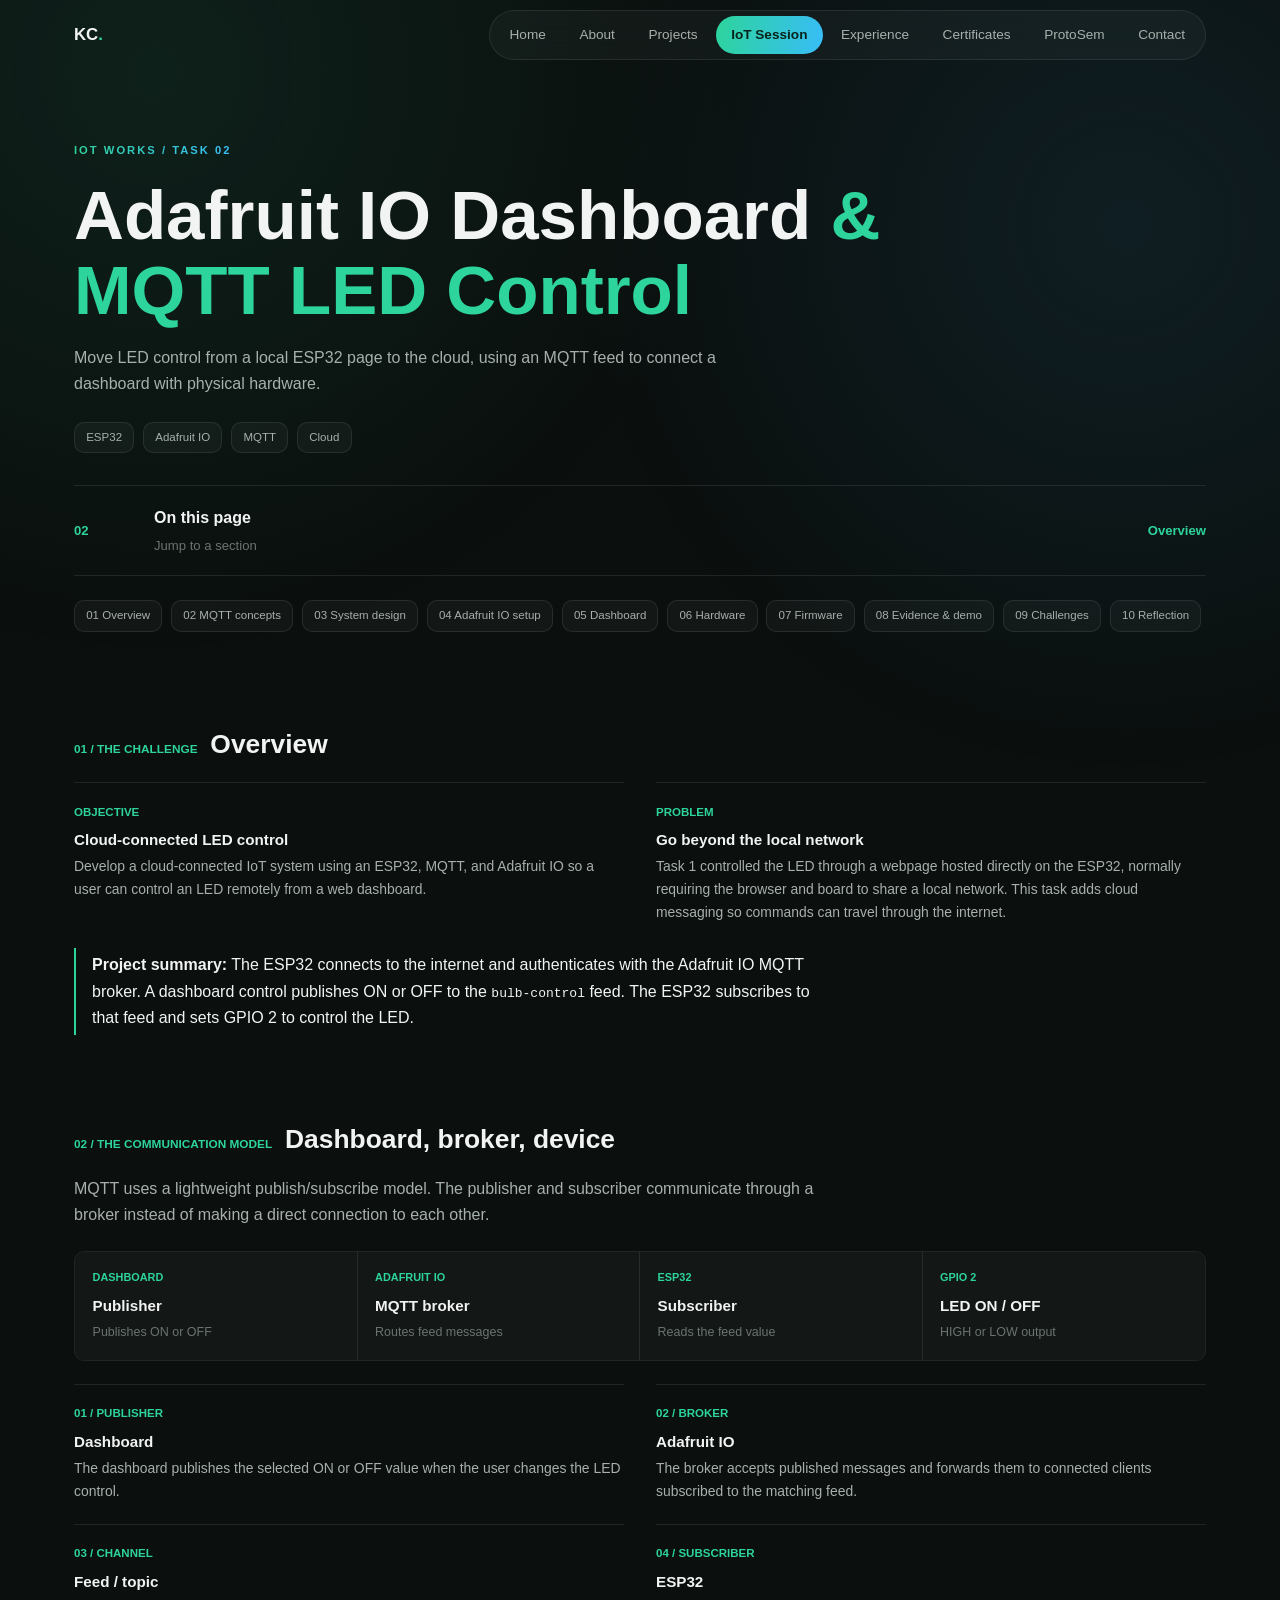
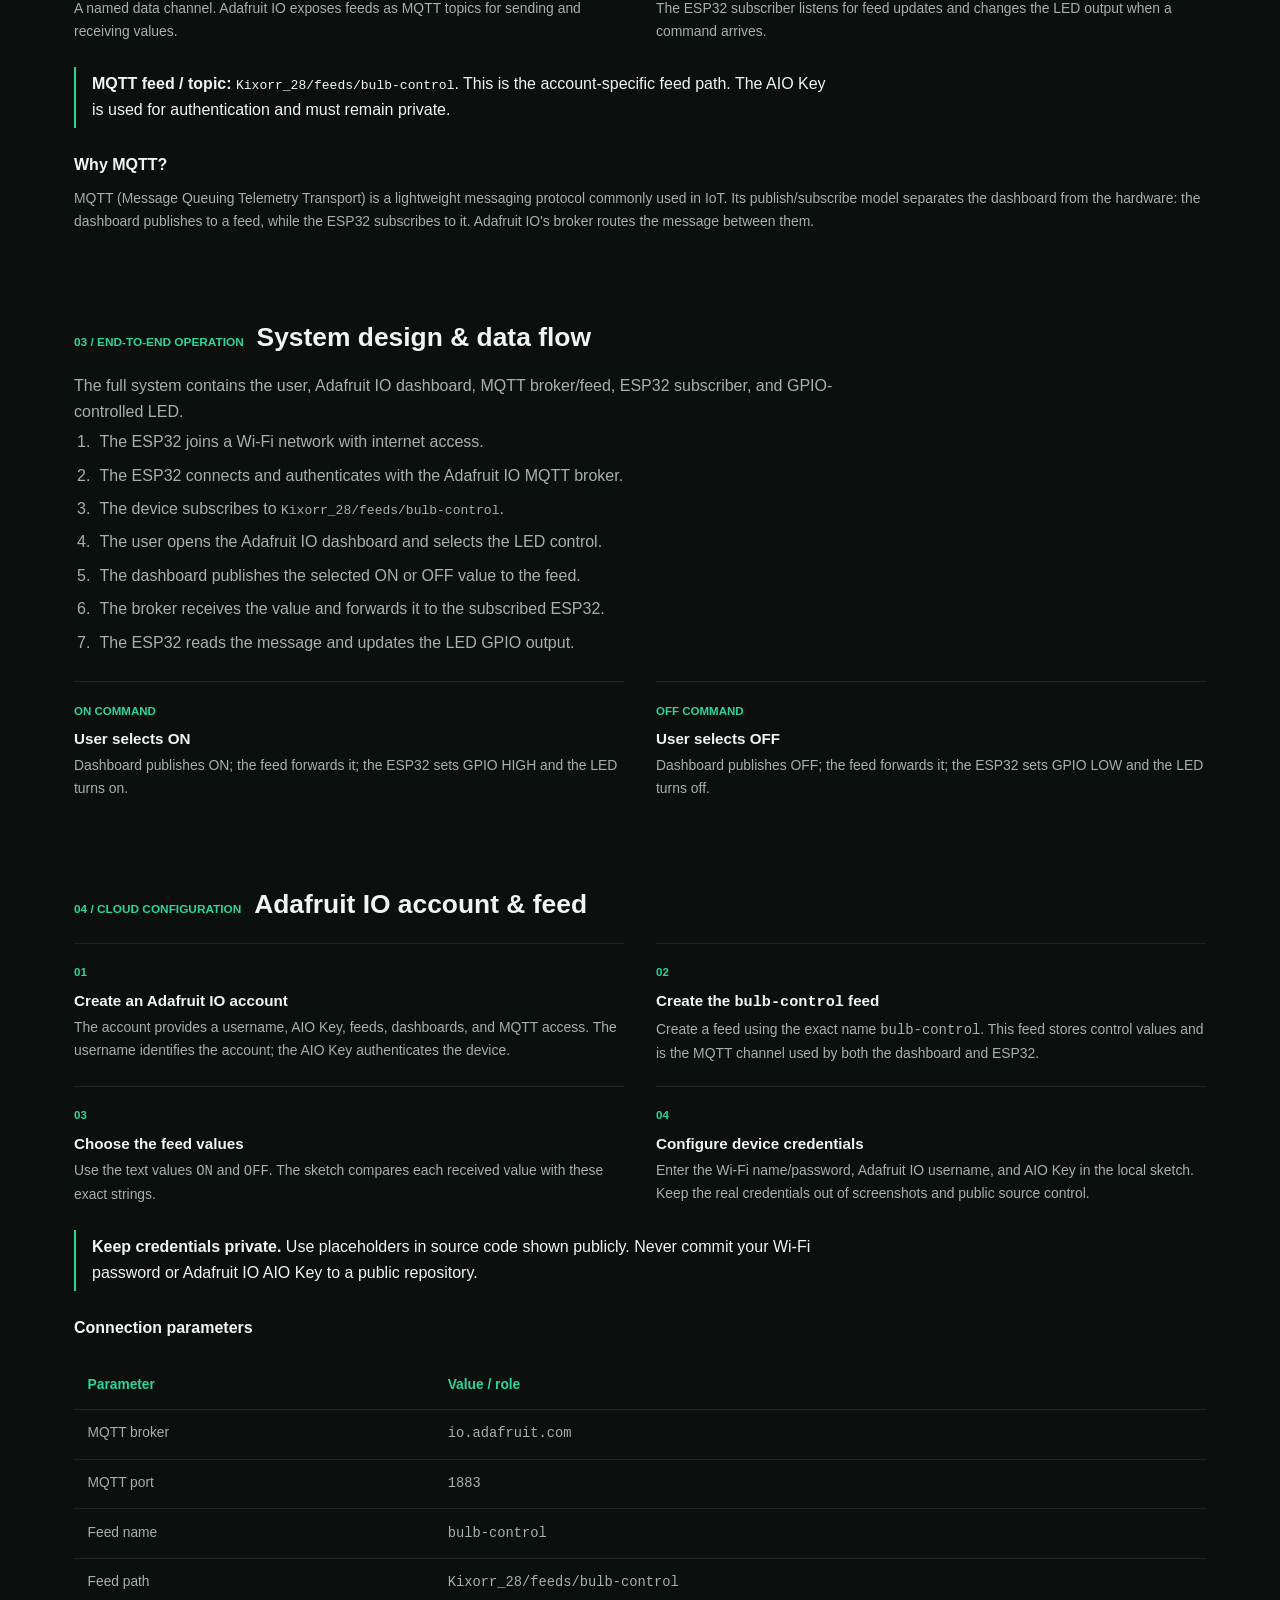
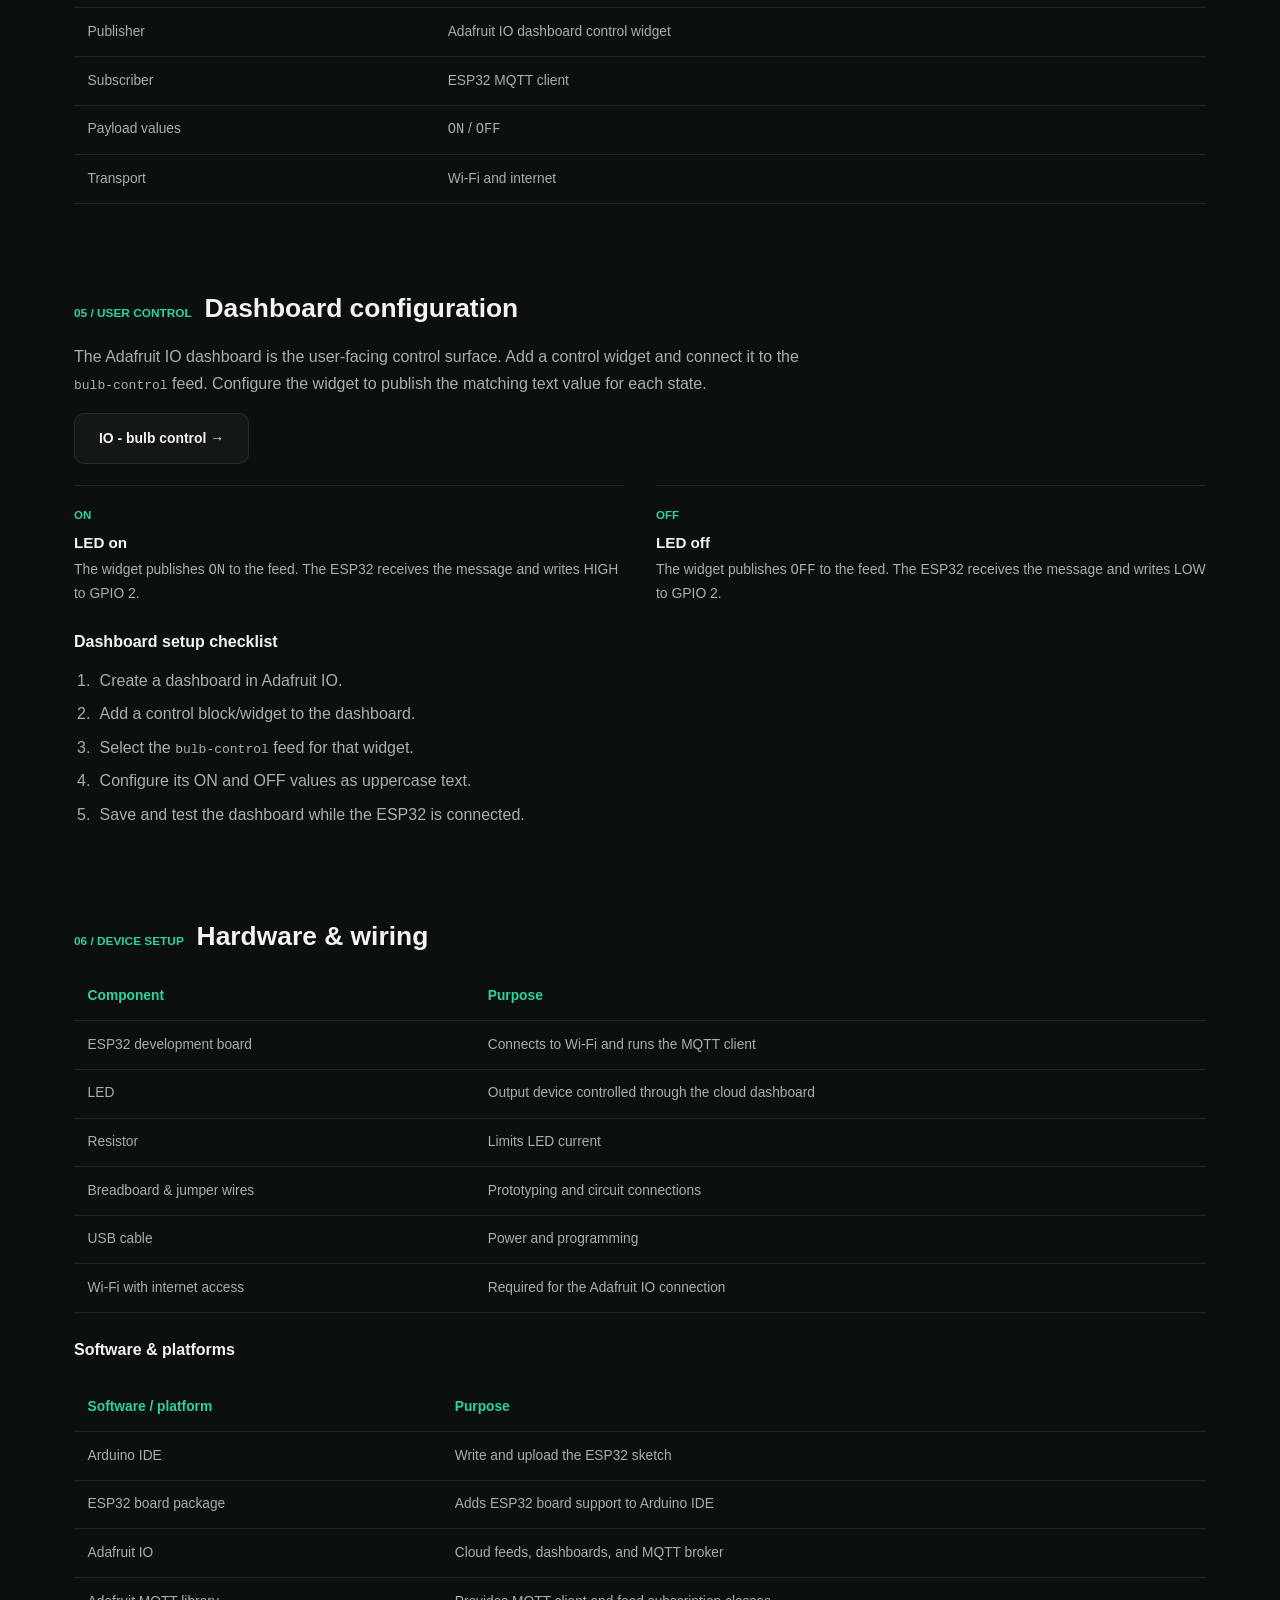
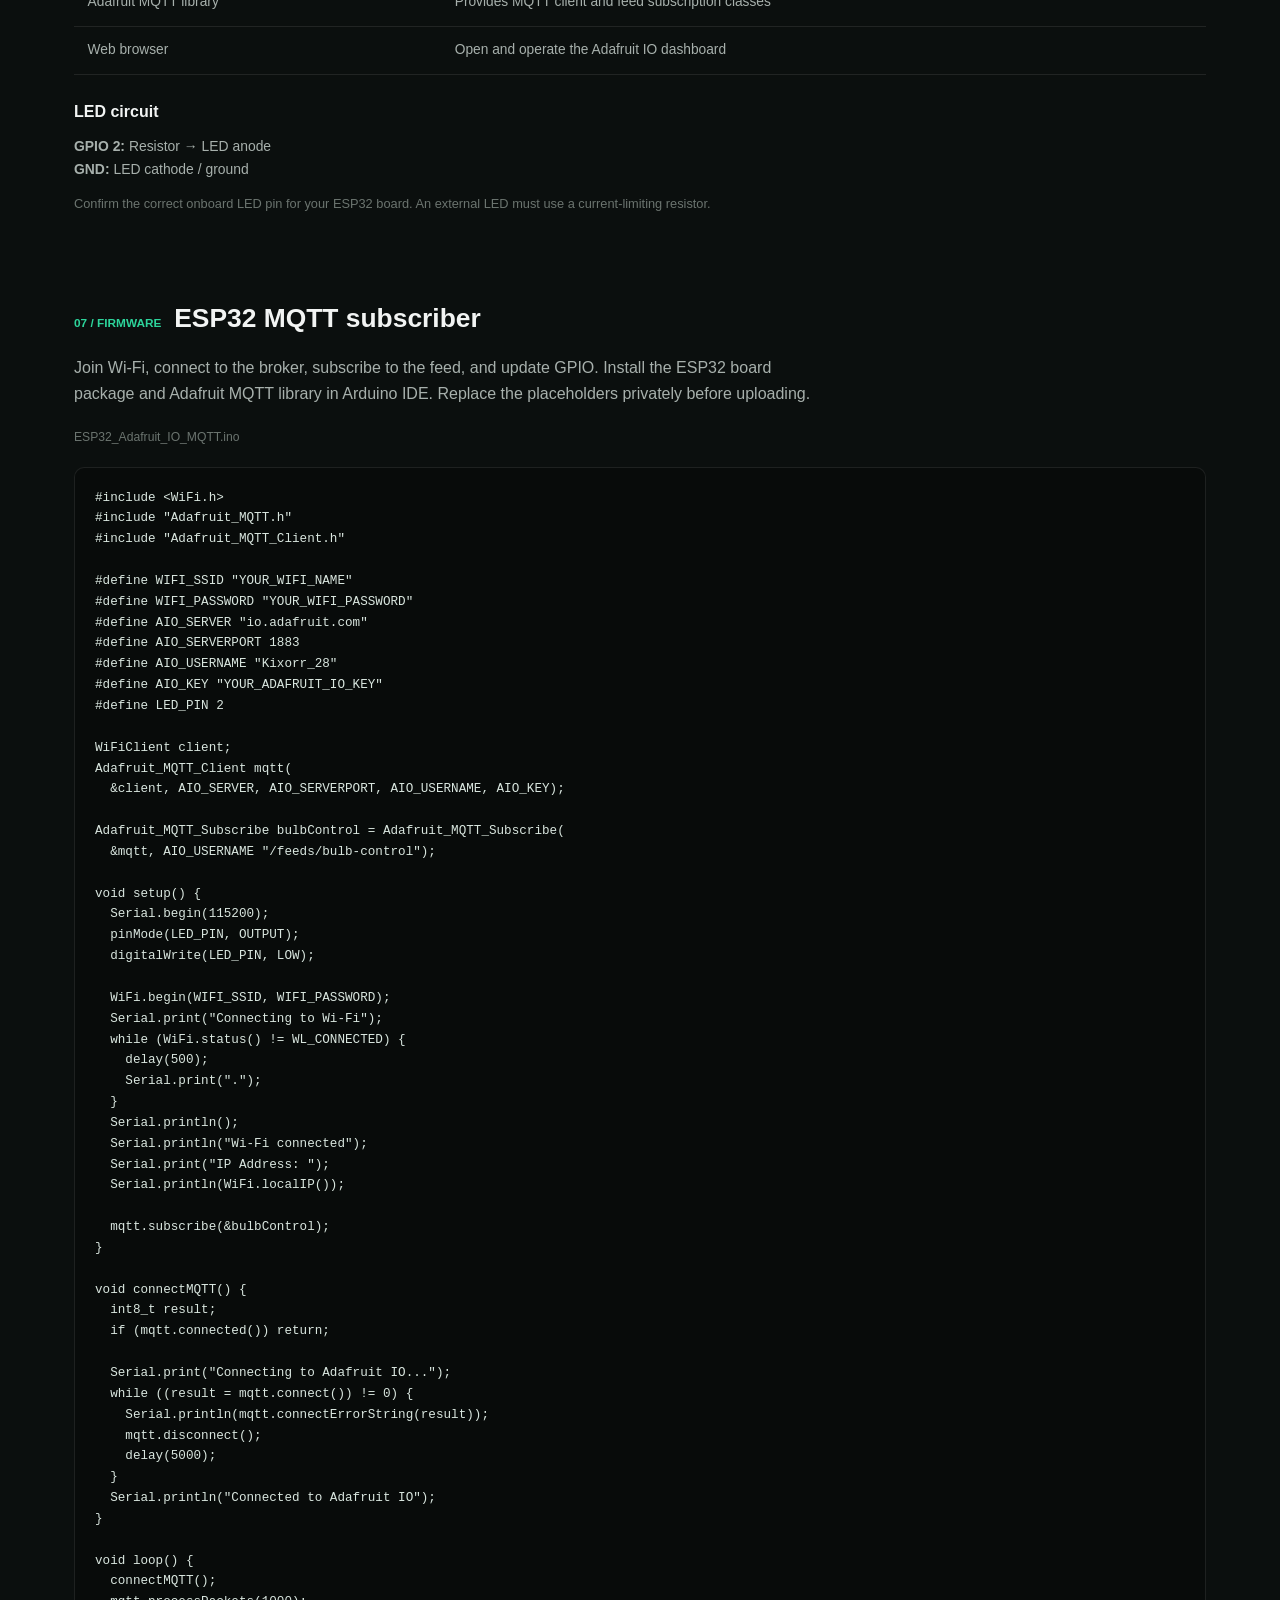
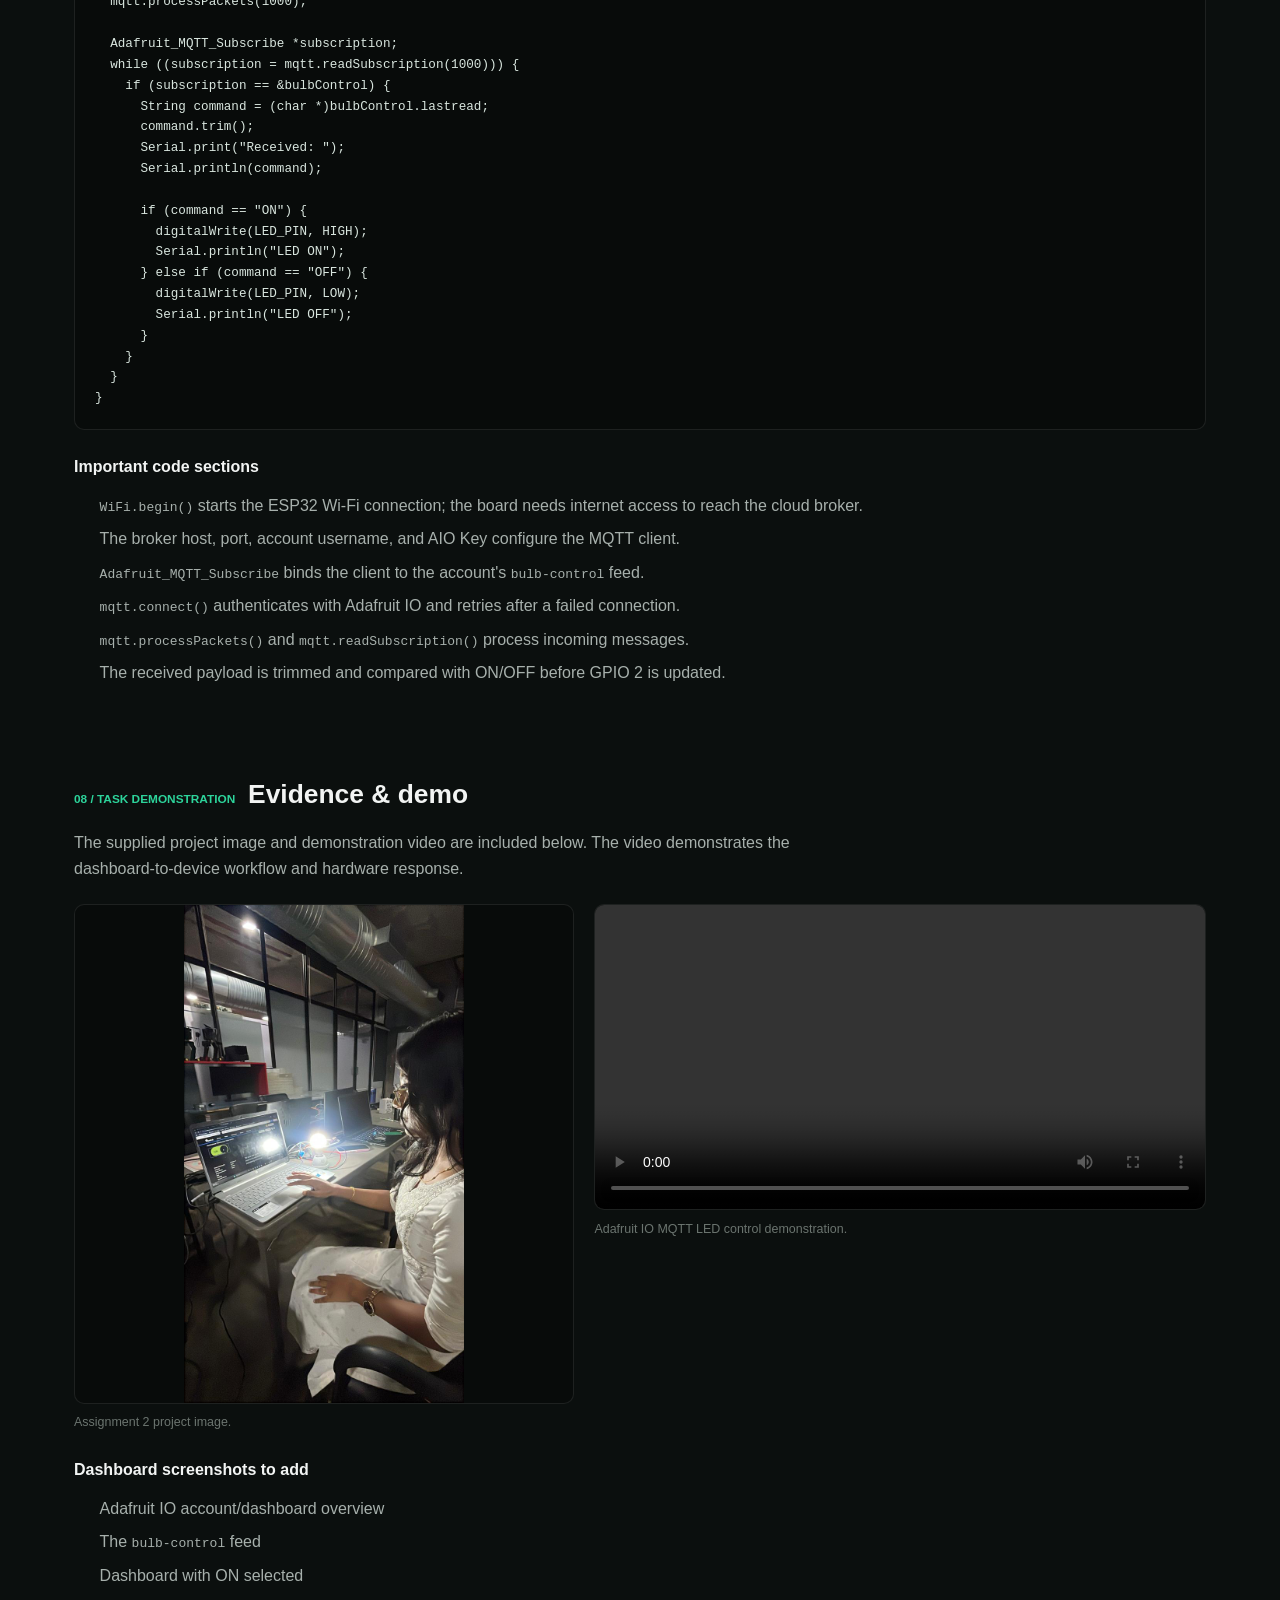
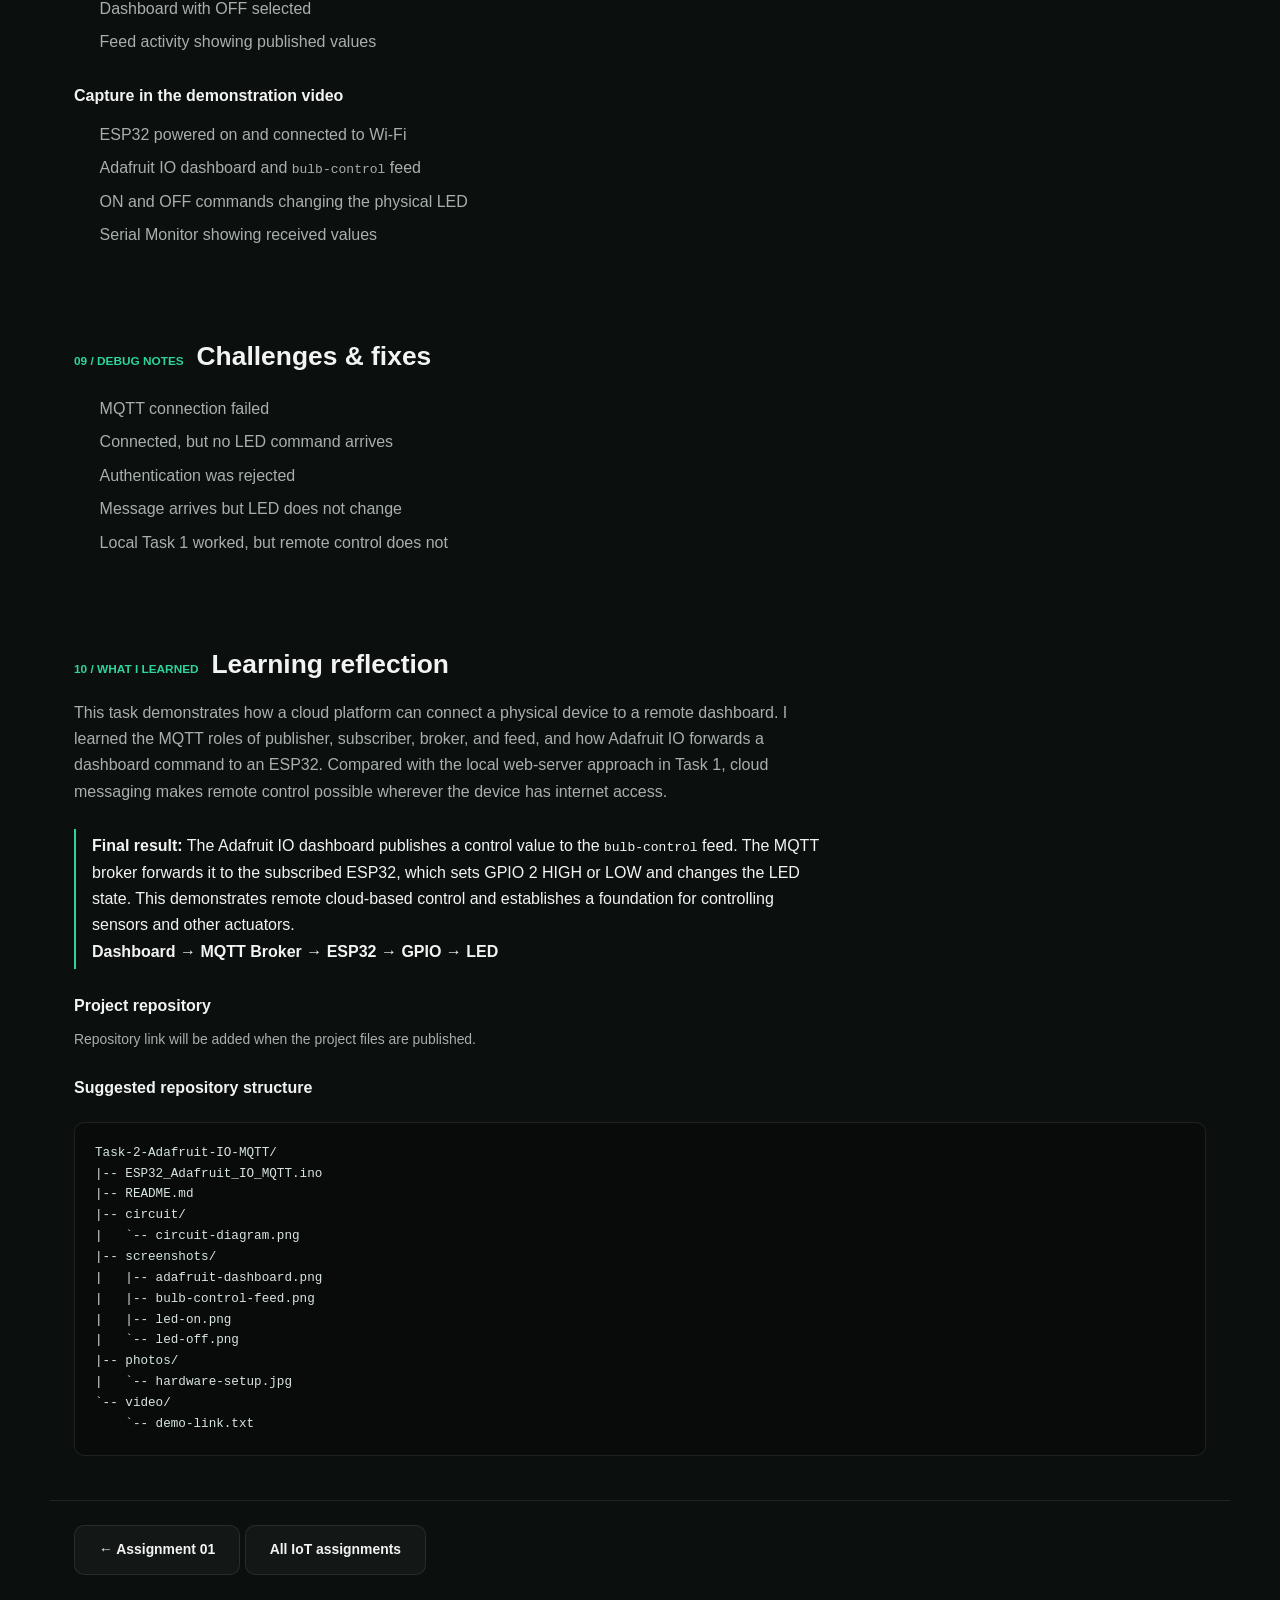
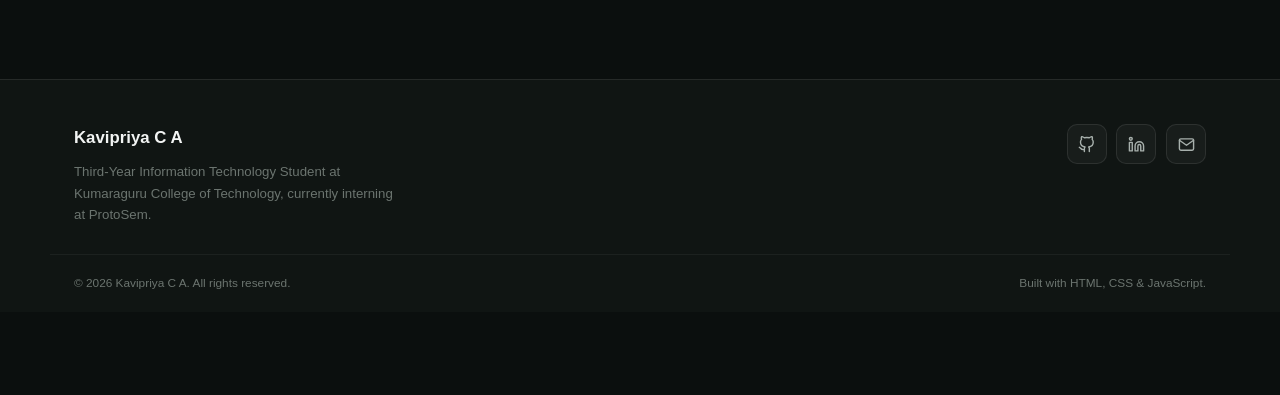
==== iot-task-2.html @ f3cc6f24 "EDITED CHANGES" ====
<!DOCTYPE html>
<html lang="en">
<head>
<meta charset="UTF-8" />
<meta name="viewport" content="width=device-width, initial-scale=1.0" />
<title>Adafruit IO Dashboard &amp; MQTT LED Control | Kavipriya C A</title>
<meta name="description" content="Control an ESP32 LED remotely using an Adafruit IO dashboard, MQTT feed, and GPIO output." />
<link rel="stylesheet" href="css/style.css" />
</head>
<body>
  <div class="loading-screen" id="loadingScreen"><div class="loader-ring"></div></div>
  <div id="navbar-root"></div>

  <main id="main-content">
    <header class="iot-hero">
      <span class="eyebrow">IoT works / Task 02</span>
      <h1>Adafruit IO Dashboard <span>&amp; MQTT LED Control</span></h1>
      <p>Move LED control from a local ESP32 page to the cloud, using an MQTT feed to connect a dashboard with physical hardware.</p>
      <div class="iot-meta" aria-label="Technologies">
        <span class="tag">ESP32</span><span class="tag">Adafruit IO</span><span class="tag">MQTT</span><span class="tag">Cloud</span>
      </div>
      <nav class="iot-assignment-list" aria-label="On this page" style="margin-top:2rem;">
        <div class="iot-assignment">
          <span class="iot-assignment-number">02</span>
          <div><h3>On this page</h3><p>Jump to a section</p></div>
          <span class="iot-assignment-link">Overview</span>
        </div>
        <div class="iot-meta">
          <a class="tag" href="#overview">01 Overview</a>
          <a class="tag" href="#mqtt">02 MQTT concepts</a>
          <a class="tag" href="#system">03 System design</a>
          <a class="tag" href="#setup">04 Adafruit IO setup</a>
          <a class="tag" href="#dashboard">05 Dashboard</a>
          <a class="tag" href="#hardware">06 Hardware</a>
          <a class="tag" href="#implementation">07 Firmware</a>
          <a class="tag" href="#video">08 Evidence &amp; demo</a>
          <a class="tag" href="#challenges">09 Challenges</a>
          <a class="tag" href="#reflection">10 Reflection</a>
        </div>
      </nav>
    </header>

    <section class="iot-section" id="overview">
      <div class="iot-section-heading"><span>01 / THE CHALLENGE</span><h2>Overview</h2></div>
      <div class="iot-concepts">
        <div class="iot-concept"><span>OBJECTIVE</span><h3>Cloud-connected LED control</h3><p>Develop a cloud-connected IoT system using an ESP32, MQTT, and Adafruit IO so a user can control an LED remotely from a web dashboard.</p></div>
        <div class="iot-concept"><span>PROBLEM</span><h3>Go beyond the local network</h3><p>Task 1 controlled the LED through a webpage hosted directly on the ESP32, normally requiring the browser and board to share a local network. This task adds cloud messaging so commands can travel through the internet.</p></div>
      </div>
      <p class="iot-summary"><strong>Project summary:</strong> The ESP32 connects to the internet and authenticates with the Adafruit IO MQTT broker. A dashboard control publishes ON or OFF to the <code>bulb-control</code> feed. The ESP32 subscribes to that feed and sets GPIO 2 to control the LED.</p>
    </section>

    <section class="iot-section" id="mqtt">
      <div class="iot-section-heading"><span>02 / THE COMMUNICATION MODEL</span><h2>Dashboard, broker, device</h2></div>
      <p class="iot-intro">MQTT uses a lightweight publish/subscribe model. The publisher and subscriber communicate through a broker instead of making a direct connection to each other.</p>
      <div class="iot-flow" aria-label="Dashboard publishes through Adafruit IO broker to the ESP32 subscriber and LED">
        <div class="iot-flow-step"><span>Dashboard</span><strong>Publisher</strong><p>Publishes ON or OFF</p></div>
        <div class="iot-flow-step"><span>Adafruit IO</span><strong>MQTT broker</strong><p>Routes feed messages</p></div>
        <div class="iot-flow-step"><span>ESP32</span><strong>Subscriber</strong><p>Reads the feed value</p></div>
        <div class="iot-flow-step"><span>GPIO 2</span><strong>LED ON / OFF</strong><p>HIGH or LOW output</p></div>
      </div>
      <div class="iot-concepts">
        <div class="iot-concept"><span>01 / PUBLISHER</span><h3>Dashboard</h3><p>The dashboard publishes the selected ON or OFF value when the user changes the LED control.</p></div>
        <div class="iot-concept"><span>02 / BROKER</span><h3>Adafruit IO</h3><p>The broker accepts published messages and forwards them to connected clients subscribed to the matching feed.</p></div>
        <div class="iot-concept"><span>03 / CHANNEL</span><h3>Feed / topic</h3><p>A named data channel. Adafruit IO exposes feeds as MQTT topics for sending and receiving values.</p></div>
        <div class="iot-concept"><span>04 / SUBSCRIBER</span><h3>ESP32</h3><p>The ESP32 subscriber listens for feed updates and changes the LED output when a command arrives.</p></div>
      </div>
      <p class="iot-summary"><strong>MQTT feed / topic:</strong> <code>Kixorr_28/feeds/bulb-control</code>. This is the account-specific feed path. The AIO Key is used for authentication and must remain private.</p>
      <h3 class="iot-subheading">Why MQTT?</h3>
      <p class="iot-copy">MQTT (Message Queuing Telemetry Transport) is a lightweight messaging protocol commonly used in IoT. Its publish/subscribe model separates the dashboard from the hardware: the dashboard publishes to a feed, while the ESP32 subscribes to it. Adafruit IO's broker routes the message between them.</p>
    </section>

    <section class="iot-section" id="system">
      <div class="iot-section-heading"><span>03 / END-TO-END OPERATION</span><h2>System design &amp; data flow</h2></div>
      <p class="iot-intro">The full system contains the user, Adafruit IO dashboard, MQTT broker/feed, ESP32 subscriber, and GPIO-controlled LED.</p>
      <ol class="iot-steps">
        <li>The ESP32 joins a Wi-Fi network with internet access.</li>
        <li>The ESP32 connects and authenticates with the Adafruit IO MQTT broker.</li>
        <li>The device subscribes to <code>Kixorr_28/feeds/bulb-control</code>.</li>
        <li>The user opens the Adafruit IO dashboard and selects the LED control.</li>
        <li>The dashboard publishes the selected ON or OFF value to the feed.</li>
        <li>The broker receives the value and forwards it to the subscribed ESP32.</li>
        <li>The ESP32 reads the message and updates the LED GPIO output.</li>
      </ol>
      <div class="iot-concepts">
        <div class="iot-concept"><span>ON COMMAND</span><h3>User selects ON</h3><p>Dashboard publishes ON; the feed forwards it; the ESP32 sets GPIO HIGH and the LED turns on.</p></div>
        <div class="iot-concept"><span>OFF COMMAND</span><h3>User selects OFF</h3><p>Dashboard publishes OFF; the feed forwards it; the ESP32 sets GPIO LOW and the LED turns off.</p></div>
      </div>
    </section>

    <section class="iot-section" id="setup">
      <div class="iot-section-heading"><span>04 / CLOUD CONFIGURATION</span><h2>Adafruit IO account &amp; feed</h2></div>
      <div class="iot-concepts">
        <div class="iot-concept"><span>01</span><h3>Create an Adafruit IO account</h3><p>The account provides a username, AIO Key, feeds, dashboards, and MQTT access. The username identifies the account; the AIO Key authenticates the device.</p></div>
        <div class="iot-concept"><span>02</span><h3>Create the <code>bulb-control</code> feed</h3><p>Create a feed using the exact name <code>bulb-control</code>. This feed stores control values and is the MQTT channel used by both the dashboard and ESP32.</p></div>
        <div class="iot-concept"><span>03</span><h3>Choose the feed values</h3><p>Use the text values <code>ON</code> and <code>OFF</code>. The sketch compares each received value with these exact strings.</p></div>
        <div class="iot-concept"><span>04</span><h3>Configure device credentials</h3><p>Enter the Wi-Fi name/password, Adafruit IO username, and AIO Key in the local sketch. Keep the real credentials out of screenshots and public source control.</p></div>
      </div>
      <p class="iot-summary"><strong>Keep credentials private.</strong> Use placeholders in source code shown publicly. Never commit your Wi-Fi password or Adafruit IO AIO Key to a public repository.</p>
      <h3 class="iot-subheading">Connection parameters</h3>
      <div class="iot-table-wrap">
        <table class="iot-table">
          <thead><tr><th scope="col">Parameter</th><th scope="col">Value / role</th></tr></thead>
          <tbody>
            <tr><td>MQTT broker</td><td><code>io.adafruit.com</code></td></tr>
            <tr><td>MQTT port</td><td><code>1883</code></td></tr>
            <tr><td>Feed name</td><td><code>bulb-control</code></td></tr>
            <tr><td>Feed path</td><td><code>Kixorr_28/feeds/bulb-control</code></td></tr>
            <tr><td>Publisher</td><td>Adafruit IO dashboard control widget</td></tr>
            <tr><td>Subscriber</td><td>ESP32 MQTT client</td></tr>
            <tr><td>Payload values</td><td><code>ON</code> / <code>OFF</code></td></tr>
            <tr><td>Transport</td><td>Wi-Fi and internet</td></tr>
          </tbody>
        </table>
      </div>
    </section>

    <section class="iot-section" id="dashboard">
      <div class="iot-section-heading"><span>05 / USER CONTROL</span><h2>Dashboard configuration</h2></div>
      <p class="iot-intro">The Adafruit IO dashboard is the user-facing control surface. Add a control widget and connect it to the <code>bulb-control</code> feed. Configure the widget to publish the matching text value for each state.</p>
      <p style="margin-top:1rem;"><a class="btn btn-outline" href="https://io.adafruit.com/kavilakshana/dashboards/bulb-control" target="_blank" rel="noopener noreferrer">IO - bulb control &rarr;</a></p>
      <div class="iot-concepts">
        <div class="iot-concept"><span>ON</span><h3>LED on</h3><p>The widget publishes <code>ON</code> to the feed. The ESP32 receives the message and writes HIGH to GPIO 2.</p></div>
        <div class="iot-concept"><span>OFF</span><h3>LED off</h3><p>The widget publishes <code>OFF</code> to the feed. The ESP32 receives the message and writes LOW to GPIO 2.</p></div>
      </div>
      <h3 class="iot-subheading">Dashboard setup checklist</h3>
      <ol class="iot-steps">
        <li>Create a dashboard in Adafruit IO.</li>
        <li>Add a control block/widget to the dashboard.</li>
        <li>Select the <code>bulb-control</code> feed for that widget.</li>
        <li>Configure its ON and OFF values as uppercase text.</li>
        <li>Save and test the dashboard while the ESP32 is connected.</li>
      </ol>
    </section>

    <section class="iot-section" id="hardware">
      <div class="iot-section-heading"><span>06 / DEVICE SETUP</span><h2>Hardware &amp; wiring</h2></div>
      <div class="iot-table-wrap">
        <table class="iot-table">
          <thead><tr><th scope="col">Component</th><th scope="col">Purpose</th></tr></thead>
          <tbody>
            <tr><td>ESP32 development board</td><td>Connects to Wi-Fi and runs the MQTT client</td></tr>
            <tr><td>LED</td><td>Output device controlled through the cloud dashboard</td></tr>
            <tr><td>Resistor</td><td>Limits LED current</td></tr>
            <tr><td>Breadboard &amp; jumper wires</td><td>Prototyping and circuit connections</td></tr>
            <tr><td>USB cable</td><td>Power and programming</td></tr>
            <tr><td>Wi-Fi with internet access</td><td>Required for the Adafruit IO connection</td></tr>
          </tbody>
        </table>
      </div>
      <h3 class="iot-subheading">Software &amp; platforms</h3>
      <div class="iot-table-wrap">
        <table class="iot-table">
          <thead><tr><th scope="col">Software / platform</th><th scope="col">Purpose</th></tr></thead>
          <tbody>
            <tr><td>Arduino IDE</td><td>Write and upload the ESP32 sketch</td></tr>
            <tr><td>ESP32 board package</td><td>Adds ESP32 board support to Arduino IDE</td></tr>
            <tr><td>Adafruit IO</td><td>Cloud feeds, dashboards, and MQTT broker</td></tr>
            <tr><td>Adafruit MQTT library</td><td>Provides MQTT client and feed subscription classes</td></tr>
            <tr><td>Web browser</td><td>Open and operate the Adafruit IO dashboard</td></tr>
          </tbody>
        </table>
      </div>
      <h3 class="iot-subheading">LED circuit</h3>
      <p class="iot-copy"><strong>GPIO 2:</strong> Resistor &rarr; LED anode<br /><strong>GND:</strong> LED cathode / ground</p>
      <p class="iot-note">Confirm the correct onboard LED pin for your ESP32 board. An external LED must use a current-limiting resistor.</p>
    </section>

    <section class="iot-section" id="implementation">
      <div class="iot-section-heading"><span>07 / FIRMWARE</span><h2>ESP32 MQTT subscriber</h2></div>
      <p class="iot-intro">Join Wi-Fi, connect to the broker, subscribe to the feed, and update GPIO. Install the ESP32 board package and Adafruit MQTT library in Arduino IDE. Replace the placeholders privately before uploading.</p>
      <p class="iot-code-label">ESP32_Adafruit_IO_MQTT.ino</p>
      <pre class="iot-code"><code>#include &lt;WiFi.h&gt;
#include "Adafruit_MQTT.h"
#include "Adafruit_MQTT_Client.h"

#define WIFI_SSID "YOUR_WIFI_NAME"
#define WIFI_PASSWORD "YOUR_WIFI_PASSWORD"
#define AIO_SERVER "io.adafruit.com"
#define AIO_SERVERPORT 1883
#define AIO_USERNAME "Kixorr_28"
#define AIO_KEY "YOUR_ADAFRUIT_IO_KEY"
#define LED_PIN 2

WiFiClient client;
Adafruit_MQTT_Client mqtt(
  &amp;client, AIO_SERVER, AIO_SERVERPORT, AIO_USERNAME, AIO_KEY);

Adafruit_MQTT_Subscribe bulbControl = Adafruit_MQTT_Subscribe(
  &amp;mqtt, AIO_USERNAME "/feeds/bulb-control");

void setup() {
  Serial.begin(115200);
  pinMode(LED_PIN, OUTPUT);
  digitalWrite(LED_PIN, LOW);

  WiFi.begin(WIFI_SSID, WIFI_PASSWORD);
  Serial.print("Connecting to Wi-Fi");
  while (WiFi.status() != WL_CONNECTED) {
    delay(500);
    Serial.print(".");
  }
  Serial.println();
  Serial.println("Wi-Fi connected");
  Serial.print("IP Address: ");
  Serial.println(WiFi.localIP());

  mqtt.subscribe(&amp;bulbControl);
}

void connectMQTT() {
  int8_t result;
  if (mqtt.connected()) return;

  Serial.print("Connecting to Adafruit IO...");
  while ((result = mqtt.connect()) != 0) {
    Serial.println(mqtt.connectErrorString(result));
    mqtt.disconnect();
    delay(5000);
  }
  Serial.println("Connected to Adafruit IO");
}

void loop() {
  connectMQTT();
  mqtt.processPackets(1000);

  Adafruit_MQTT_Subscribe *subscription;
  while ((subscription = mqtt.readSubscription(1000))) {
    if (subscription == &amp;bulbControl) {
      String command = (char *)bulbControl.lastread;
      command.trim();
      Serial.print("Received: ");
      Serial.println(command);

      if (command == "ON") {
        digitalWrite(LED_PIN, HIGH);
        Serial.println("LED ON");
      } else if (command == "OFF") {
        digitalWrite(LED_PIN, LOW);
        Serial.println("LED OFF");
      }
    }
  }
}</code></pre>
      <h3 class="iot-subheading">Important code sections</h3>
      <ul class="iot-steps">
        <li><code>WiFi.begin()</code> starts the ESP32 Wi-Fi connection; the board needs internet access to reach the cloud broker.</li>
        <li>The broker host, port, account username, and AIO Key configure the MQTT client.</li>
        <li><code>Adafruit_MQTT_Subscribe</code> binds the client to the account's <code>bulb-control</code> feed.</li>
        <li><code>mqtt.connect()</code> authenticates with Adafruit IO and retries after a failed connection.</li>
        <li><code>mqtt.processPackets()</code> and <code>mqtt.readSubscription()</code> process incoming messages.</li>
        <li>The received payload is trimmed and compared with ON/OFF before GPIO 2 is updated.</li>
      </ul>
    </section>

    <section class="iot-section" id="video">
      <div class="iot-section-heading"><span>08 / TASK DEMONSTRATION</span><h2>Evidence &amp; demo</h2></div>
      <p class="iot-intro">The supplied project image and demonstration video are included below. The video demonstrates the dashboard-to-device workflow and hardware response.</p>
      <div class="iot-media">
        <figure>
          <img src="IOT%20IMAGES%20N%20VIDS/ASSIGNMENT%202%20PICS.jpeg" alt="Assignment 2 Adafruit IO and ESP32 project evidence" />
          <figcaption>Assignment 2 project image.</figcaption>
        </figure>
        <figure>
          <video controls preload="metadata" playsinline>
            <source src="IOT%20IMAGES%20N%20VIDS/ASSIGNMENT%202.mp4" type="video/mp4" />
            Your browser does not support embedded video. <a href="IOT%20IMAGES%20N%20VIDS/ASSIGNMENT%202.mp4">Open the Assignment 2 video</a>.
          </video>
          <figcaption>Adafruit IO MQTT LED control demonstration.</figcaption>
        </figure>
      </div>
      <h3 class="iot-subheading">Dashboard screenshots to add</h3>
      <ul class="iot-steps">
        <li>Adafruit IO account/dashboard overview</li>
        <li>The <code>bulb-control</code> feed</li>
        <li>Dashboard with ON selected</li>
        <li>Dashboard with OFF selected</li>
        <li>Feed activity showing published values</li>
      </ul>
      <h3 class="iot-subheading">Capture in the demonstration video</h3>
      <ul class="iot-steps">
        <li>ESP32 powered on and connected to Wi-Fi</li>
        <li>Adafruit IO dashboard and <code>bulb-control</code> feed</li>
        <li>ON and OFF commands changing the physical LED</li>
        <li>Serial Monitor showing received values</li>
      </ul>
    </section>

    <section class="iot-section" id="challenges">
      <div class="iot-section-heading"><span>09 / DEBUG NOTES</span><h2>Challenges &amp; fixes</h2></div>
      <ul class="iot-steps">
        <li>MQTT connection failed</li>
        <li>Connected, but no LED command arrives</li>
        <li>Authentication was rejected</li>
        <li>Message arrives but LED does not change</li>
        <li>Local Task 1 worked, but remote control does not</li>
      </ul>
    </section>

    <section class="iot-section" id="reflection">
      <div class="iot-section-heading"><span>10 / WHAT I LEARNED</span><h2>Learning reflection</h2></div>
      <p class="iot-intro">This task demonstrates how a cloud platform can connect a physical device to a remote dashboard. I learned the MQTT roles of publisher, subscriber, broker, and feed, and how Adafruit IO forwards a dashboard command to an ESP32. Compared with the local web-server approach in Task 1, cloud messaging makes remote control possible wherever the device has internet access.</p>
      <p class="iot-summary"><strong>Final result:</strong> The Adafruit IO dashboard publishes a control value to the <code>bulb-control</code> feed. The MQTT broker forwards it to the subscribed ESP32, which sets GPIO 2 HIGH or LOW and changes the LED state. This demonstrates remote cloud-based control and establishes a foundation for controlling sensors and other actuators.<br /><strong>Dashboard &rarr; MQTT Broker &rarr; ESP32 &rarr; GPIO &rarr; LED</strong></p>
      <h3 class="iot-subheading">Project repository</h3>
      <p class="iot-copy">Repository link will be added when the project files are published.</p>
      <h3 class="iot-subheading">Suggested repository structure</h3>
      <pre class="iot-code"><code>Task-2-Adafruit-IO-MQTT/
|-- ESP32_Adafruit_IO_MQTT.ino
|-- README.md
|-- circuit/
|   `-- circuit-diagram.png
|-- screenshots/
|   |-- adafruit-dashboard.png
|   |-- bulb-control-feed.png
|   |-- led-on.png
|   `-- led-off.png
|-- photos/
|   `-- hardware-setup.jpg
`-- video/
    `-- demo-link.txt</code></pre>
    </section>

    <nav class="iot-bottom-nav" aria-label="Assignment navigation">
      <a class="btn btn-outline" href="iot-task-1.html">&larr; Assignment 01</a>
      <a class="btn btn-outline" href="iot.html">All IoT assignments</a>
    </nav>
  </main>

  <div id="footer-root"></div>
  <button id="backToTop" class="back-to-top" aria-label="Back to top">&uarr;</button>
  <script src="js/profile.js"></script>
  <script src="js/components.js"></script>
  <script src="js/render-iot.js"></script>
  <script src="js/script.js"></script>
</body>
</html>
---- css/style.css ----
/* =========================================================
   Kavipriya C A — Portfolio Stylesheet
   Design direction: modern, elegant, student-developer,
   emerald + slate palette, restrained gradients.
   ========================================================= */

/* ===== RESET ===== */
*, *::before, *::after { box-sizing: border-box; margin: 0; padding: 0; }
html { scroll-behavior: smooth; }
img { max-width: 100%; display: block; }
a { text-decoration: none; color: inherit; }
button, input, textarea { font: inherit; color: inherit; }
ul { list-style: none; }
:focus-visible { outline: 2px solid var(--accent); outline-offset: 3px; }

/* ===== VARIABLES ===== */
:root {
  --bg: #0b0f0e;
  --bg-elevated: #101513;
  --surface: rgba(255,255,255,0.035);
  --surface-hover: rgba(255,255,255,0.065);
  --border: rgba(255,255,255,0.09);
  --border-hover: rgba(45,212,155,0.35);
  --text-primary: #f2f4f3;
  --text-secondary: #a7b0ac;
  --text-muted: #6b746f;
  --accent: #2dd49b;
  --accent-2: #38bdf8;
  --gradient: linear-gradient(100deg, #2dd49b, #38bdf8);
  --gradient-soft: linear-gradient(135deg, rgba(45,212,155,0.14), rgba(56,189,248,0.14));
  --radius-sm: 10px;
  --radius-md: 16px;
  --radius-lg: 22px;
  --radius-full: 999px;
  --shadow-soft: 0 8px 32px rgba(0,0,0,0.3);
  --shadow-glow: 0 0 28px rgba(45,212,155,0.22);
  --blur: blur(20px);
  --font-primary: -apple-system, BlinkMacSystemFont, "Segoe UI", Inter, Roboto, Helvetica, Arial, sans-serif;
  --max-width: 1180px;
}

body {
  background: var(--bg);
  color: var(--text-primary);
  font-family: var(--font-primary);
  line-height: 1.65;
  overflow-x: hidden;
}

body::before {
  content: "";
  position: fixed; inset: 0; z-index: -1;
  background:
    radial-gradient(circle at 12% 8%, rgba(45,212,155,0.09), transparent 42%),
    radial-gradient(circle at 88% 25%, rgba(56,189,248,0.09), transparent 42%);
  pointer-events: none;
}

/* ===== LOADING SCREEN ===== */
.loading-screen {
  position: fixed; inset: 0; z-index: 999;
  background: var(--bg);
  display: flex; align-items: center; justify-content: center;
  transition: opacity 0.45s ease, visibility 0.45s ease;
}
.loading-screen.hidden { opacity: 0; visibility: hidden; }
.loader-ring {
  width: 44px; height: 44px;
  border: 3px solid rgba(45,212,155,0.2);
  border-top-color: var(--accent);
  border-radius: 50%;
  animation: spin 0.9s linear infinite;
}
@keyframes spin { to { transform: rotate(360deg); } }

/* ===== LAYOUT ===== */
.section { max-width: var(--max-width); margin: 0 auto; padding: 4rem 1.5rem; }
.section-title { font-size: clamp(1.5rem, 3vw, 2.1rem); font-weight: 700; letter-spacing: -0.02em; margin-bottom: 1.75rem; }
.eyebrow {
  display: inline-block; font-size: 0.7rem; font-weight: 700; text-transform: uppercase; letter-spacing: 0.18em;
  background: var(--gradient); -webkit-background-clip: text; background-clip: text; color: transparent; margin-bottom: 0.6rem;
}
.section-lead { color: var(--text-secondary); font-size: 0.92rem; max-width: 620px; margin-bottom: 2rem; }
.grid { display: grid; grid-template-columns: repeat(auto-fill, minmax(290px, 1fr)); gap: 1.4rem; }

/* ===== NAVBAR ===== */
.navbar { position: fixed; top: 0; left: 0; width: 100%; z-index: 100; background: transparent; border-bottom: 1px solid transparent; transition: background 0.3s ease, border-color 0.3s ease; }
.navbar.scrolled { background: rgba(11,15,14,0.78); backdrop-filter: var(--blur); -webkit-backdrop-filter: var(--blur); border-bottom-color: var(--border); box-shadow: 0 4px 30px rgba(0,0,0,0.28); }
.nav-inner { max-width: var(--max-width); margin: 0 auto; padding: 0 1.5rem; height: 70px; display: flex; align-items: center; justify-content: space-between; }
.nav-brand { font-weight: 700; font-size: 1.05rem; }
.nav-brand .dot { color: var(--accent); }
.nav-links { display: flex; align-items: center; gap: 0.2rem; background: var(--surface); border: 1px solid var(--border); border-radius: var(--radius-full); padding: 0.3rem; backdrop-filter: var(--blur); }
.nav-link { padding: 0.5rem 0.95rem; font-size: 0.85rem; border-radius: var(--radius-full); color: var(--text-secondary); transition: color 0.2s ease, background 0.2s ease; }
.nav-link:hover { color: var(--text-primary); }
.nav-link.active { color: #06231a; background: var(--gradient); font-weight: 600; }
.hamburger { display: none; flex-direction: column; gap: 5px; background: none; border: none; cursor: pointer; padding: 0.5rem; }
.hamburger span { width: 22px; height: 2px; background: var(--text-primary); transition: transform 0.3s ease, opacity 0.3s ease; }
.hamburger.open span:nth-child(1) { transform: translateY(7px) rotate(45deg); }
.hamburger.open span:nth-child(2) { opacity: 0; }
.hamburger.open span:nth-child(3) { transform: translateY(-7px) rotate(-45deg); }
.nav-mobile { display: none; flex-direction: column; gap: 0.2rem; padding: 1rem 1.5rem 1.5rem; background: rgba(11,15,14,0.98); backdrop-filter: var(--blur); border-top: 1px solid var(--border); }
.nav-mobile.open { display: flex; }
.nav-mobile .nav-link { padding: 0.85rem 1rem; text-align: left; border-radius: var(--radius-sm); }

/* ===== HERO ===== */
.hero { min-height: 92vh; display: flex; flex-direction: column; align-items: center; justify-content: center; text-align: center; padding: 8rem 1.5rem 3rem; position: relative; }
.hero-avatar { width: 108px; height: 108px; border-radius: 50%; background: var(--gradient-soft); border: 1px solid var(--border); display: flex; align-items: center; justify-content: center; font-size: 2rem; font-weight: 700; margin-bottom: 1.75rem; color: var(--accent); overflow: hidden; }
.hero-avatar img { width: 100%; height: 100%; object-fit: cover; }
.hero-eyebrow { color: var(--accent); font-size: 0.9rem; font-weight: 600; margin-bottom: 0.75rem; }
.hero-name { font-size: clamp(2.3rem, 6.5vw, 4rem); font-weight: 800; letter-spacing: -0.03em; line-height: 1.12; }
.hero-name .gradient-text { background: var(--gradient); -webkit-background-clip: text; background-clip: text; color: transparent; }
.hero-role { font-size: clamp(1.05rem, 2.2vw, 1.35rem); color: var(--text-secondary); margin-top: 0.9rem; font-weight: 500; }
.hero-college { color: var(--text-muted); font-size: 0.88rem; margin-top: 0.5rem; }
.hero-tagline { max-width: 560px; color: var(--text-secondary); margin-top: 1.35rem; font-size: 0.95rem; }
.hero-actions { display: flex; flex-wrap: wrap; gap: 1rem; justify-content: center; margin-top: 2.3rem; }

.page-hero { max-width: var(--max-width); margin: 0 auto; padding: 8.5rem 1.5rem 2.75rem; text-align: center; }
.page-hero h1 { font-size: clamp(1.9rem, 4.5vw, 2.8rem); font-weight: 700; letter-spacing: -0.02em; margin-top: 0.4rem; }
.page-hero p { color: var(--text-secondary); max-width: 600px; margin: 1rem auto 0; font-size: 0.94rem; }

/* ===== IOT SESSION ===== */
.iot-hero { max-width: var(--max-width); margin: 0 auto; padding: 8.5rem 1.5rem 3.25rem; }
.iot-hero h1 { max-width: 850px; font-size: clamp(2.35rem, 5.4vw, 4.5rem); line-height: 1.08; margin-top: 0.55rem; }
.iot-hero h1 span { color: var(--accent); }
.iot-hero > p { color: var(--text-secondary); max-width: 650px; margin-top: 1.1rem; }
.iot-meta { display: flex; flex-wrap: wrap; gap: 0.55rem; margin-top: 1.5rem; }
.iot-section { max-width: var(--max-width); margin: 0 auto; padding: 2.75rem 1.5rem; scroll-margin-top: 5rem; }
.iot-section-heading { display: flex; align-items: baseline; gap: 0.8rem; margin-bottom: 1.2rem; }
.iot-section-heading span { color: var(--accent); font-size: 0.74rem; font-weight: 700; }
.iot-section-heading h2 { font-size: 1.65rem; line-height: 1.25; }
.iot-assignment-list { border-top: 1px solid var(--border); }
.iot-assignment { display: grid; grid-template-columns: 4rem minmax(0, 1fr) auto; align-items: center; gap: 1rem; padding: 1.2rem 0; border-bottom: 1px solid var(--border); }
.iot-assignment-number { color: var(--accent); font-size: 0.82rem; font-weight: 700; }
.iot-assignment h3 { font-size: 1rem; }
.iot-assignment p { color: var(--text-muted); font-size: 0.82rem; margin-top: 0.2rem; }
.iot-assignment-link { color: var(--accent); font-size: 0.82rem; font-weight: 600; white-space: nowrap; }
.iot-assignment-link:hover { color: var(--text-primary); }
.iot-intro { max-width: 760px; color: var(--text-secondary); }
.iot-summary { border-left: 2px solid var(--accent); padding: 0.25rem 0 0.25rem 1rem; margin-top: 1.5rem; color: var(--text-primary); max-width: 760px; }
.iot-flow { display: grid; grid-template-columns: repeat(4, minmax(0, 1fr)); border: 1px solid var(--border); border-radius: var(--radius-sm); overflow: hidden; margin: 1.4rem 0; }
.iot-flow-step { min-width: 0; padding: 1.1rem; border-right: 1px solid var(--border); background: var(--surface); }
.iot-flow-step:last-child { border-right: 0; }
.iot-flow-step span { display: block; color: var(--accent); font-size: 0.68rem; font-weight: 700; text-transform: uppercase; }
.iot-flow-step strong { display: block; margin-top: 0.35rem; font-size: 0.95rem; }
.iot-flow-step p { color: var(--text-muted); font-size: 0.78rem; margin-top: 0.25rem; }
.iot-concepts { display: grid; grid-template-columns: repeat(2, minmax(0, 1fr)); gap: 1.3rem 2rem; margin-top: 1.35rem; }
.iot-concept { border-top: 1px solid var(--border); padding-top: 0.9rem; }
.iot-concept > span { color: var(--accent); font-size: 0.72rem; font-weight: 700; }
.iot-concept h3 { font-size: 0.95rem; margin: 0.2rem 0; }
.iot-concept p, .iot-copy { color: var(--text-secondary); font-size: 0.87rem; }
.iot-steps { padding-left: 1.3rem; color: var(--text-secondary); }
.iot-steps li { padding: 0.22rem 0 0.22rem 0.3rem; }
.iot-table-wrap { overflow-x: auto; margin-top: 1.25rem; }
.iot-table { width: 100%; border-collapse: collapse; text-align: left; font-size: 0.86rem; }
.iot-table th, .iot-table td { padding: 0.78rem 0.85rem; border-bottom: 1px solid var(--border); vertical-align: top; }
.iot-table th { color: var(--accent); font-weight: 600; }
.iot-table td { color: var(--text-secondary); }
.iot-note { color: var(--text-muted); font-size: 0.8rem; margin-top: 0.8rem; }
.iot-code { margin-top: 1.25rem; overflow-x: auto; padding: 1.25rem; border: 1px solid var(--border); border-radius: var(--radius-sm); background: #080b0a; color: #d9e6df; font: 0.79rem/1.65 Consolas, "Courier New", monospace; tab-size: 2; }
.iot-code-label { color: var(--text-muted); font-size: 0.76rem; margin-top: 1.2rem; }
.iot-media { display: grid; grid-template-columns: 0.9fr 1.1fr; gap: 1.25rem; align-items: start; margin-top: 1.3rem; }
.iot-media figure { min-width: 0; }
.iot-media img, .iot-media video { display: block; width: 100%; max-height: 500px; object-fit: contain; background: #080b0a; border: 1px solid var(--border); border-radius: var(--radius-sm); }
.iot-media figcaption { color: var(--text-muted); font-size: 0.78rem; margin-top: 0.55rem; }
.iot-subheading { font-size: 1rem; margin: 1.5rem 0 0.55rem; }
.iot-bottom-nav { max-width: var(--max-width); margin: 0 auto; padding: 1.5rem; border-top: 1px solid var(--border); }
@media (max-width: 640px) {
  .iot-hero { padding: 7.5rem 1.25rem 2.5rem; }
  .iot-section { padding: 2.2rem 1.25rem; }
  .iot-assignment { grid-template-columns: 2.8rem minmax(0, 1fr); gap: 0.65rem; }
  .iot-assignment-link { grid-column: 2; }
  .iot-flow { grid-template-columns: repeat(2, minmax(0, 1fr)); }
  .iot-flow-step:nth-child(2) { border-right: 0; }
  .iot-flow-step:nth-child(-n+2) { border-bottom: 1px solid var(--border); }
  .iot-concepts, .iot-media { grid-template-columns: 1fr; }
  .iot-table { min-width: 480px; }
}

/* ===== BUTTONS ===== */
.btn { display: inline-flex; align-items: center; gap: 0.5rem; padding: 0.8rem 1.5rem; border-radius: var(--radius-sm); font-size: 0.87rem; font-weight: 600; border: none; cursor: pointer; transition: transform 0.25s ease, box-shadow 0.25s ease, background 0.25s ease, border-color 0.25s ease; }
.btn svg { width: 16px; height: 16px; }
.btn-primary { background: var(--gradient); color: #06231a; box-shadow: var(--shadow-glow); }
.btn-primary:hover { transform: translateY(-2px); box-shadow: 0 0 36px rgba(45,212,155,0.35); }
.btn-outline { background: var(--surface); border: 1px solid var(--border); color: var(--text-primary); }
.btn-outline:hover { background: var(--surface-hover); border-color: var(--border-hover); transform: translateY(-2px); }
.btn-sm { padding: 0.5rem 0.95rem; font-size: 0.78rem; }
.btn-block { width: 100%; justify-content: center; }
.btn-disabled { opacity: 0.4; cursor: not-allowed; }

/* ===== GLASS CARD ===== */
.glass-card { background: var(--surface); border: 1px solid var(--border); border-radius: var(--radius-md); backdrop-filter: var(--blur); -webkit-backdrop-filter: var(--blur); box-shadow: var(--shadow-soft); transition: transform 0.3s ease, border-color 0.3s ease; }
.glass-card:hover { transform: translateY(-5px); border-color: var(--border-hover); }
.glass-card.static:hover { transform: none; }

/* ===== TAGS / BADGES ===== */
.tag { display: inline-block; font-size: 0.72rem; padding: 0.32rem 0.7rem; border-radius: var(--radius-sm); background: var(--surface); border: 1px solid var(--border); color: var(--text-secondary); }
.tag-list { display: flex; flex-wrap: wrap; gap: 0.4rem; }
.badge { display: inline-flex; align-items: center; gap: 0.35rem; font-size: 0.64rem; font-weight: 700; text-transform: uppercase; letter-spacing: 0.08em; padding: 0.3rem 0.7rem; border-radius: var(--radius-full); border: 1px solid; }
.badge-current { background: rgba(45,212,155,0.1); border-color: rgba(45,212,155,0.3); color: #7bf0c9; }
.badge-completed { background: var(--surface); border-color: var(--border); color: var(--text-muted); }
.badge-dot { width: 6px; height: 6px; border-radius: 50%; background: var(--accent); animation: pulse 1.6s infinite; }
@keyframes pulse { 50% { opacity: 0.3; } }

/* ===== SKILLS ===== */
.skill-card { padding: 1.4rem; }
.skill-icon { width: 42px; height: 42px; border-radius: var(--radius-sm); background: var(--gradient-soft); border: 1px solid var(--border); display: flex; align-items: center; justify-content: center; margin-bottom: 0.9rem; color: var(--accent); }
.skill-title { font-weight: 600; margin-bottom: 0.7rem; font-size: 0.95rem; }

/* ===== TIMELINE ===== */
.timeline { position: relative; padding-left: 2rem; display: flex; flex-direction: column; gap: 1.6rem; }
.timeline::before { content: ""; position: absolute; left: 6px; top: 6px; bottom: 6px; width: 1px; background: linear-gradient(to bottom, rgba(45,212,155,0.55), rgba(56,189,248,0.3), transparent); }
.timeline-item { position: relative; padding: 1.4rem 1.5rem; }
.timeline-dot { position: absolute; left: -2rem; top: 1.55rem; width: 13px; height: 13px; border-radius: 50%; background: var(--gradient); box-shadow: 0 0 12px rgba(45,212,155,0.5); border: 4px solid var(--bg); }
.timeline-header { display: flex; flex-wrap: wrap; align-items: center; justify-content: space-between; gap: 0.6rem; margin-bottom: 0.35rem; }
.timeline-title { font-weight: 700; font-size: 1.02rem; }
.timeline-subtitle { color: var(--accent); font-size: 0.87rem; margin-bottom: 0.55rem; }
.timeline-meta { color: var(--text-muted); font-size: 0.76rem; }
.timeline-block { margin-top: 0.85rem; }
.timeline-block h4 { font-size: 0.68rem; text-transform: uppercase; letter-spacing: 0.1em; color: var(--text-muted); margin-bottom: 0.5rem; }
.timeline-list li { color: var(--text-secondary); font-size: 0.84rem; margin-bottom: 0.4rem; padding-left: 1.1rem; position: relative; }
.timeline-list li::before { content: "✓"; position: absolute; left: 0; color: var(--accent); font-size: 0.72rem; }

/* ===== TOOLBAR / SEARCH / FILTERS ===== */
.toolbar { display: flex; flex-wrap: wrap; gap: 1rem; align-items: center; justify-content: space-between; margin-bottom: 1.75rem; }
.search-bar { position: relative; flex: 1; min-width: 230px; max-width: 340px; }
.search-bar .icon-slot { position: absolute; left: 14px; top: 50%; transform: translateY(-50%); color: var(--text-muted); }
.search-bar input { width: 100%; padding: 0.68rem 1rem 0.68rem 2.35rem; background: var(--surface); border: 1px solid var(--border); border-radius: var(--radius-sm); color: var(--text-primary); }
.search-bar input:focus { outline: none; border-color: var(--border-hover); }
.filter-chips { display: flex; flex-wrap: wrap; gap: 0.5rem; }
.chip { padding: 0.48rem 0.95rem; font-size: 0.78rem; border-radius: var(--radius-full); background: var(--surface); border: 1px solid var(--border); color: var(--text-secondary); cursor: pointer; transition: all 0.2s ease; }
.chip:hover { color: var(--text-primary); }
.chip.active { background: var(--gradient-soft); border-color: rgba(45,212,155,0.35); color: #fff; }
.empty-state { text-align: center; color: var(--text-muted); padding: 3rem 0; }
.notice-card { padding: 1.75rem; text-align: center; color: var(--text-secondary); font-size: 0.9rem; }

/* ===== PROJECT / CERT CARDS ===== */
.card { padding: 1.5rem; display: flex; flex-direction: column; height: 100%; cursor: pointer; position: relative; }
.card-icon { width: 44px; height: 44px; border-radius: var(--radius-sm); background: var(--gradient-soft); border: 1px solid var(--border); display: flex; align-items: center; justify-content: center; color: var(--accent); }
.card-top { display: flex; align-items: flex-start; justify-content: space-between; margin-bottom: 1rem; }
.card-title { font-weight: 700; font-size: 1rem; margin: 0.85rem 0 0.5rem; }
.card-desc { color: var(--text-secondary); font-size: 0.84rem; flex: 1; display: -webkit-box; -webkit-line-clamp: 3; -webkit-box-orient: vertical; overflow: hidden; }
.card-tags { display: flex; flex-wrap: wrap; gap: 0.4rem; margin-top: 1.05rem; }
.card-footer { display: flex; gap: 0.6rem; margin-top: 1.2rem; padding-top: 1.05rem; border-top: 1px solid rgba(255,255,255,0.05); }
.card-meta-row { display: flex; align-items: center; gap: 1rem; margin: 0.75rem 0 0.9rem; color: var(--text-muted); font-size: 0.76rem; }
.card-meta-row span { display: flex; align-items: center; gap: 0.35rem; }
.cert-thumb { width: 100%; aspect-ratio: 16/10; border-radius: var(--radius-sm); background: var(--gradient-soft); display: flex; align-items: center; justify-content: center; margin-bottom: 1rem; overflow: hidden; color: var(--accent); cursor: pointer; }
.cert-thumb img { width: 100%; height: 100%; object-fit: cover; }

/* ===== MODAL ===== */
.modal-overlay { position: fixed; inset: 0; z-index: 200; background: rgba(0,0,0,0.7); backdrop-filter: blur(4px); display: none; align-items: center; justify-content: center; padding: 1.5rem; opacity: 0; transition: opacity 0.3s ease; }
.modal-overlay.open { display: flex; opacity: 1; }
.modal { background: var(--bg-elevated); border: 1px solid var(--border); border-radius: var(--radius-lg); max-width: 620px; width: 100%; max-height: 85vh; overflow-y: auto; padding: 2.2rem; position: relative; box-shadow: 0 20px 60px rgba(0,0,0,0.5); transform: translateY(18px) scale(0.97); transition: transform 0.3s ease; }
.modal-overlay.open .modal { transform: translateY(0) scale(1); }
.modal-close { position: absolute; top: 1.2rem; right: 1.2rem; width: 34px; height: 34px; border-radius: var(--radius-sm); background: var(--surface); border: 1px solid var(--border); color: var(--text-secondary); display: flex; align-items: center; justify-content: center; cursor: pointer; }
.modal-close:hover { color: #fff; background: var(--surface-hover); }
.modal-section { margin-top: 1.3rem; }
.modal-section h4 { font-size: 0.68rem; text-transform: uppercase; letter-spacing: 0.1em; color: var(--text-muted); margin-bottom: 0.55rem; }
.modal-section p, .modal-section li { font-size: 0.86rem; color: var(--text-secondary); }
.modal-img { width: 100%; border-radius: var(--radius-sm); border: 1px solid var(--border); margin-top: 0.5rem; }
.modal-gallery { display: grid; grid-template-columns: repeat(auto-fill, minmax(120px,1fr)); gap: 0.6rem; }
.modal-gallery img { border-radius: var(--radius-sm); border: 1px solid var(--border); aspect-ratio: 16/10; object-fit: cover; cursor: pointer; }
.lightbox-overlay { position: fixed; inset: 0; z-index: 300; background: rgba(0,0,0,0.88); display: none; align-items: center; justify-content: center; padding: 2rem; }
.lightbox-overlay.open { display: flex; }
.lightbox-overlay img { max-width: 90vw; max-height: 85vh; border-radius: var(--radius-sm); }
.lightbox-close { position: absolute; top: 1.5rem; right: 1.5rem; width: 40px; height: 40px; border-radius: 50%; background: var(--surface); border: 1px solid var(--border); color: #fff; display: flex; align-items: center; justify-content: center; cursor: pointer; }

/* ===== JOURNAL / ACCORDION ===== */
.journal-list { display: flex; flex-direction: column; gap: 1rem; }
.journal-card { overflow: hidden; }
.journal-header { width: 100%; display: flex; align-items: center; justify-content: space-between; gap: 1rem; padding: 1.35rem 1.5rem; background: none; border: none; cursor: pointer; text-align: left; color: inherit; }
.journal-week-badge { width: 46px; height: 46px; border-radius: var(--radius-sm); background: var(--gradient-soft); border: 1px solid var(--border); display: flex; align-items: center; justify-content: center; font-weight: 800; font-size: 0.82rem; }
.journal-week-badge span { background: var(--gradient); -webkit-background-clip: text; background-clip: text; color: transparent; }
.journal-title-group { flex: 1; min-width: 0; }
.journal-title-group h3 { font-size: 0.96rem; font-weight: 600; }
.journal-title-group p { font-size: 0.76rem; color: var(--text-muted); margin-top: 0.2rem; }
.journal-header-right { display: flex; align-items: center; gap: 0.85rem; }
.journal-chevron { transition: transform 0.3s ease; color: var(--text-muted); }
.journal-chevron.open { transform: rotate(180deg); }
.journal-body { max-height: 0; overflow: hidden; transition: max-height 0.4s ease; padding: 0 1.5rem; border-top: 1px solid transparent; }
.journal-body.open { padding: 0.4rem 1.5rem 1.7rem; border-top-color: rgba(255,255,255,0.05); }
.journal-activity { background: rgba(255,255,255,0.02); border: 1px solid var(--border); border-radius: var(--radius-sm); padding: 1rem 1.1rem; margin-bottom: 0.75rem; }
.journal-activity h5 { font-size: 0.86rem; font-weight: 600; margin-bottom: 0.35rem; color: var(--text-primary); }
.journal-activity p { font-size: 0.82rem; color: var(--text-secondary); }
.journal-grid-2 { display: grid; grid-template-columns: 1fr 1fr; gap: 1.4rem; }
.journal-notes { font-style: italic; color: var(--text-muted); }
.no-images { color: var(--text-muted); font-size: 0.84rem; font-style: italic; }

/* ===== CONTACT ===== */
.contact-grid { display: grid; grid-template-columns: 1fr 1.4fr; gap: 2rem; align-items: start; }
.contact-info { display: flex; flex-direction: column; gap: 1.1rem; }
.contact-item { display: flex; gap: 1rem; align-items: flex-start; padding: 1.2rem; }
.contact-item-icon { width: 40px; height: 40px; border-radius: var(--radius-sm); background: var(--gradient-soft); border: 1px solid var(--border); display: flex; align-items: center; justify-content: center; flex-shrink: 0; color: var(--accent); }
.contact-item h4 { font-size: 0.82rem; color: var(--text-muted); margin-bottom: 0.2rem; }
.contact-item p, .contact-item a { font-size: 0.92rem; }
.contact-socials { display: flex; gap: 0.6rem; margin-top: 0.5rem; }
.social-btn { width: 40px; height: 40px; border-radius: var(--radius-sm); background: var(--surface); border: 1px solid var(--border); display: flex; align-items: center; justify-content: center; color: var(--text-secondary); transition: all 0.2s ease; }
.social-btn:hover { color: #fff; border-color: var(--border-hover); transform: translateY(-2px); }
.contact-form { padding: 2rem; display: flex; flex-direction: column; gap: 1.05rem; }
.form-group { display: flex; flex-direction: column; gap: 0.4rem; }
.form-group label { font-size: 0.8rem; color: var(--text-secondary); }
.form-group input, .form-group textarea { background: var(--surface); border: 1px solid var(--border); border-radius: var(--radius-sm); padding: 0.72rem 1rem; color: var(--text-primary); resize: vertical; }
.form-group input:focus, .form-group textarea:focus { outline: none; border-color: var(--border-hover); }
.form-error { color: #f87171; font-size: 0.74rem; min-height: 1em; }
.form-success { color: var(--accent); font-size: 0.85rem; text-align: center; }

/* ===== FOOTER ===== */
.footer { border-top: 1px solid var(--border); margin-top: 5rem; background: var(--bg-elevated); }
.footer-inner { max-width: var(--max-width); margin: 0 auto; padding: 2.75rem 1.5rem 1.75rem; display: flex; flex-wrap: wrap; justify-content: space-between; gap: 2rem; }
.footer-brand h3 { font-size: 1.05rem; margin-bottom: 0.55rem; }
.footer-brand p { color: var(--text-muted); font-size: 0.83rem; max-width: 320px; }
.footer-socials { display: flex; gap: 0.6rem; }
.footer-bottom { max-width: var(--max-width); margin: 0 auto; padding: 1.15rem 1.5rem; border-top: 1px solid rgba(255,255,255,0.05); display: flex; justify-content: space-between; flex-wrap: wrap; gap: 0.5rem; color: var(--text-muted); font-size: 0.74rem; }

/* ===== BACK TO TOP ===== */
.back-to-top { position: fixed; bottom: 1.75rem; right: 1.75rem; z-index: 90; width: 44px; height: 44px; border-radius: 50%; background: var(--gradient); color: #06231a; border: none; cursor: pointer; display: flex; align-items: center; justify-content: center; font-size: 1.05rem; box-shadow: var(--shadow-glow); opacity: 0; visibility: hidden; transform: translateY(10px); transition: all 0.3s ease; }
.back-to-top.visible { opacity: 1; visibility: visible; transform: translateY(0); }

/* ===== SCROLL REVEAL ===== */
.animate-on-scroll { opacity: 0; transform: translateY(22px); transition: opacity 0.6s ease, transform 0.6s ease; }
.animate-on-scroll.visible { opacity: 1; transform: translateY(0); }

/* ===== RESPONSIVE ===== */
@media (max-width: 900px) {
  .nav-links { display: none; }
  .hamburger { display: flex; }
  .contact-grid { grid-template-columns: 1fr; }
  .journal-grid-2 { grid-template-columns: 1fr; }
}
@media (max-width: 640px) {
  .section { padding: 3rem 1.25rem; }
  .journal-header { flex-wrap: wrap; }
  .toolbar { flex-direction: column; align-items: stretch; }
  .search-bar { max-width: none; }
  .page-hero { padding: 7.5rem 1.25rem 2.25rem; }
}
@media (orientation: landscape) and (max-height: 500px) {
  .hero { min-height: auto; padding: 7rem 1.5rem 2.5rem; }
}
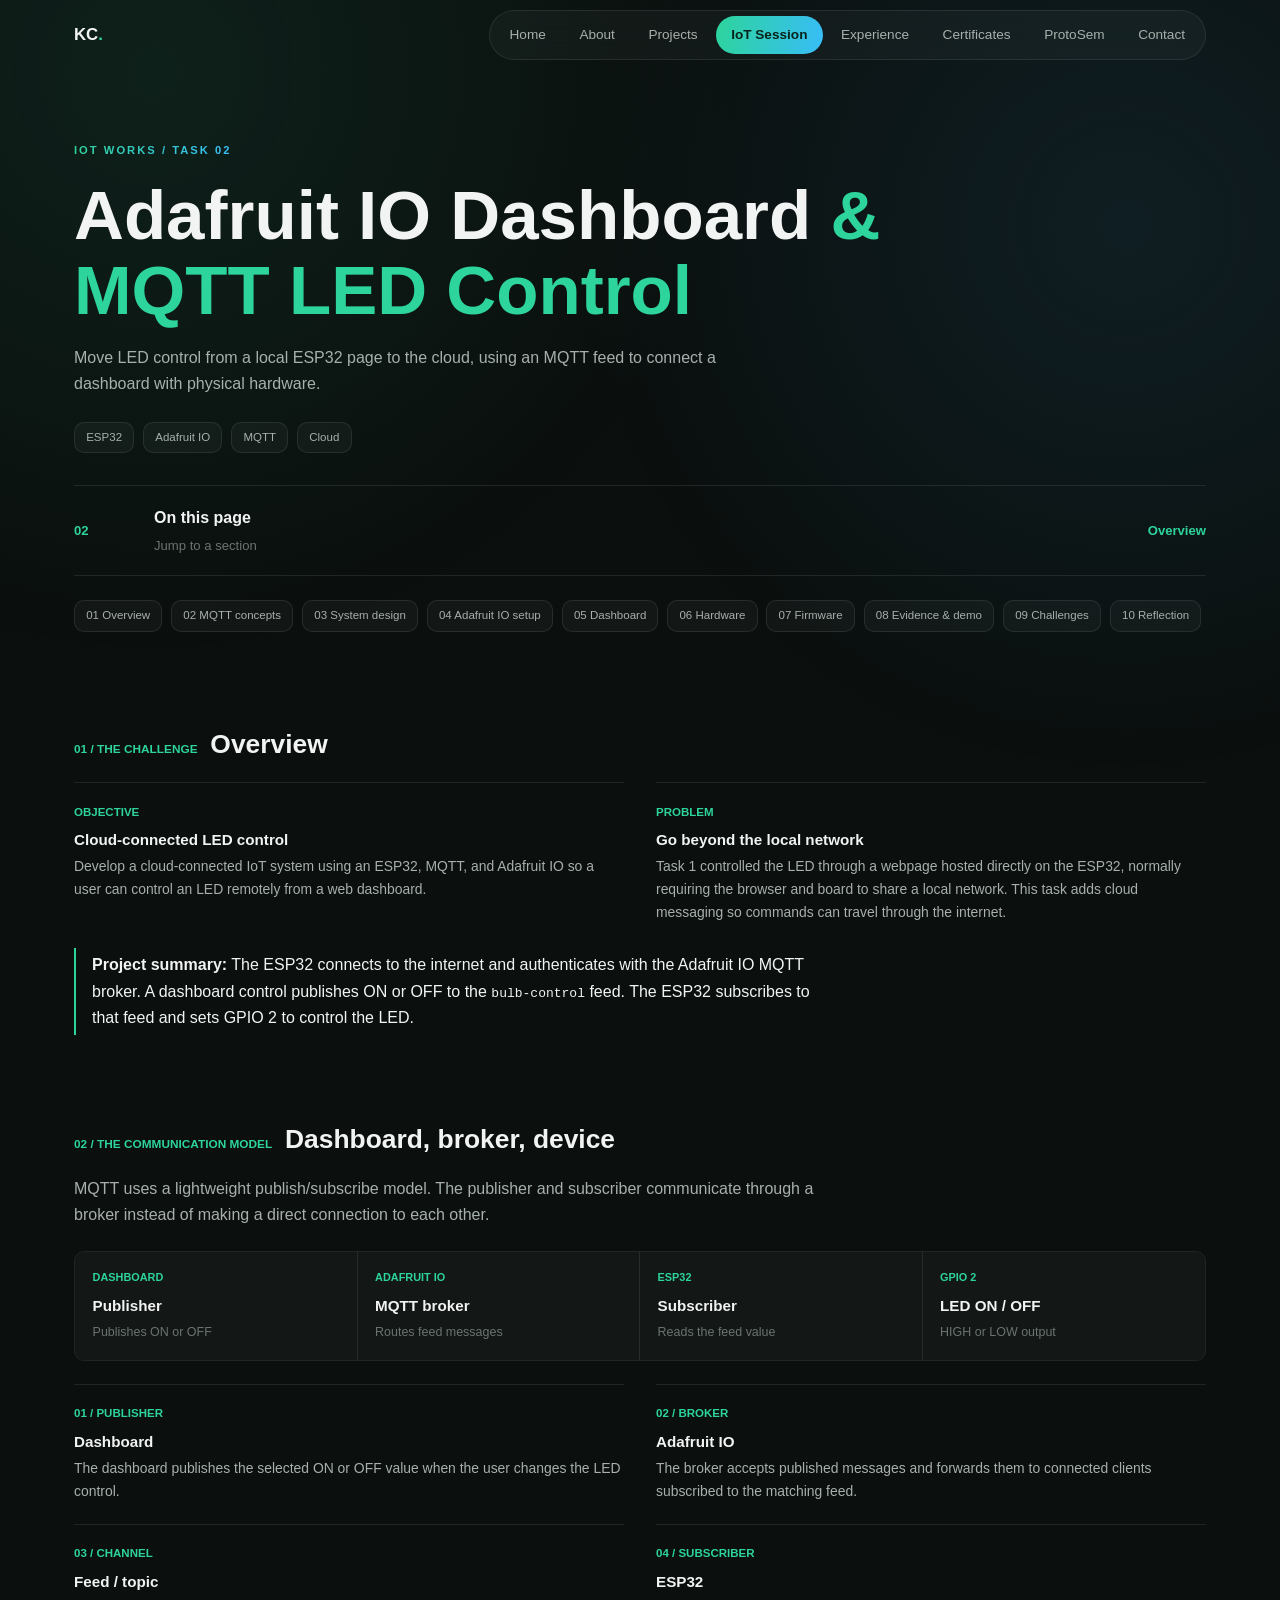
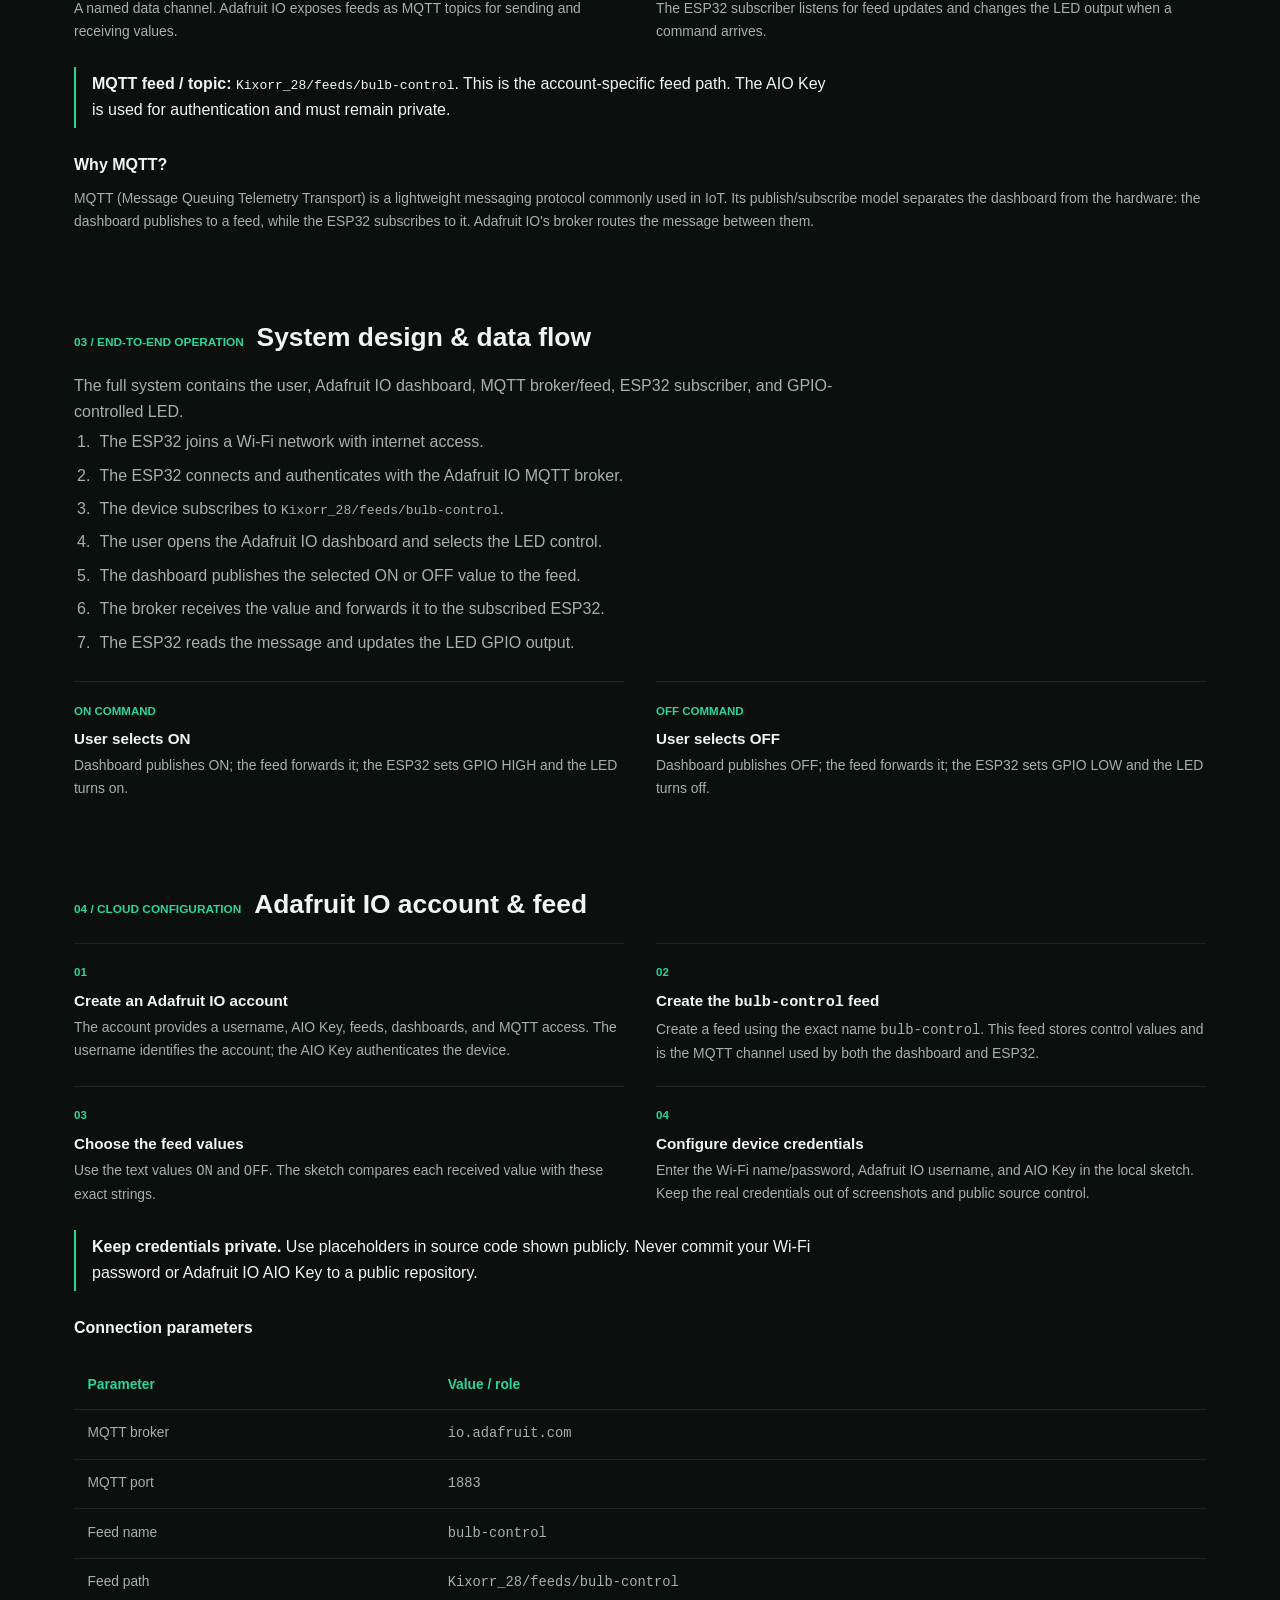
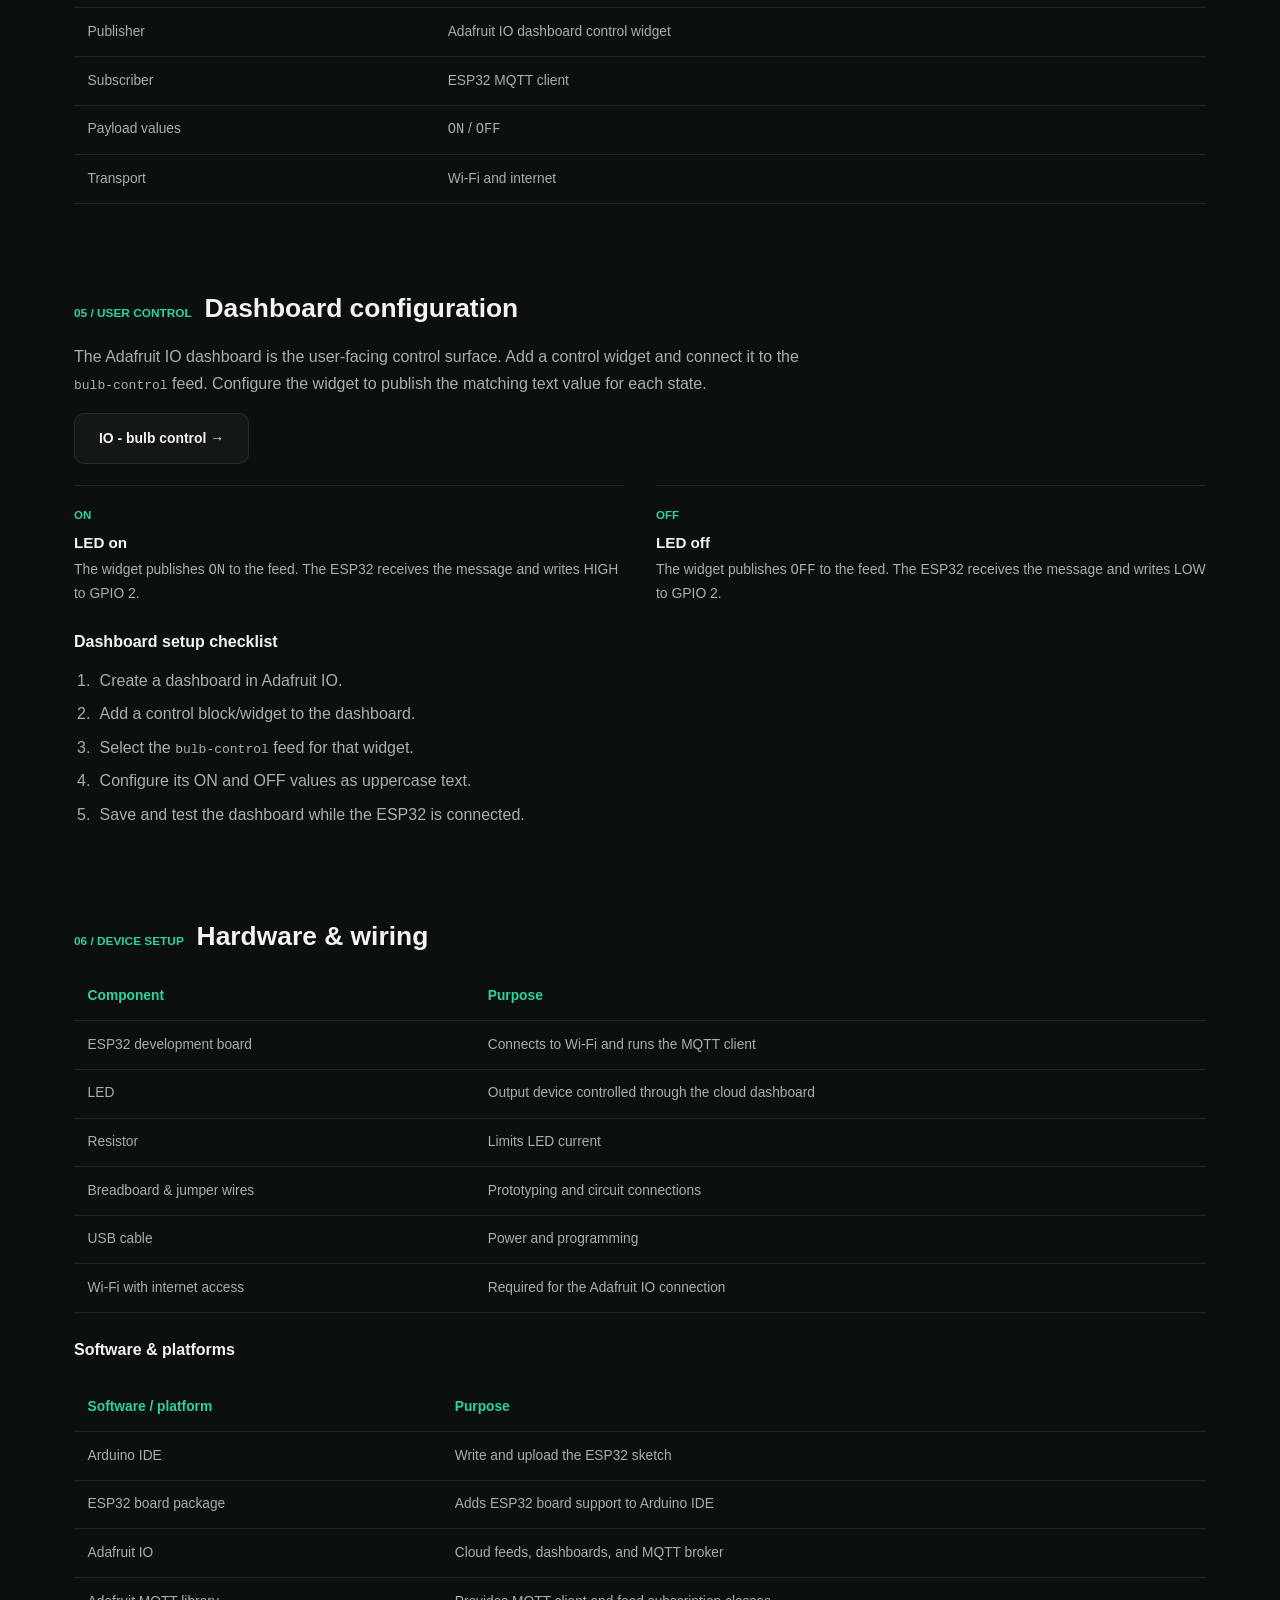
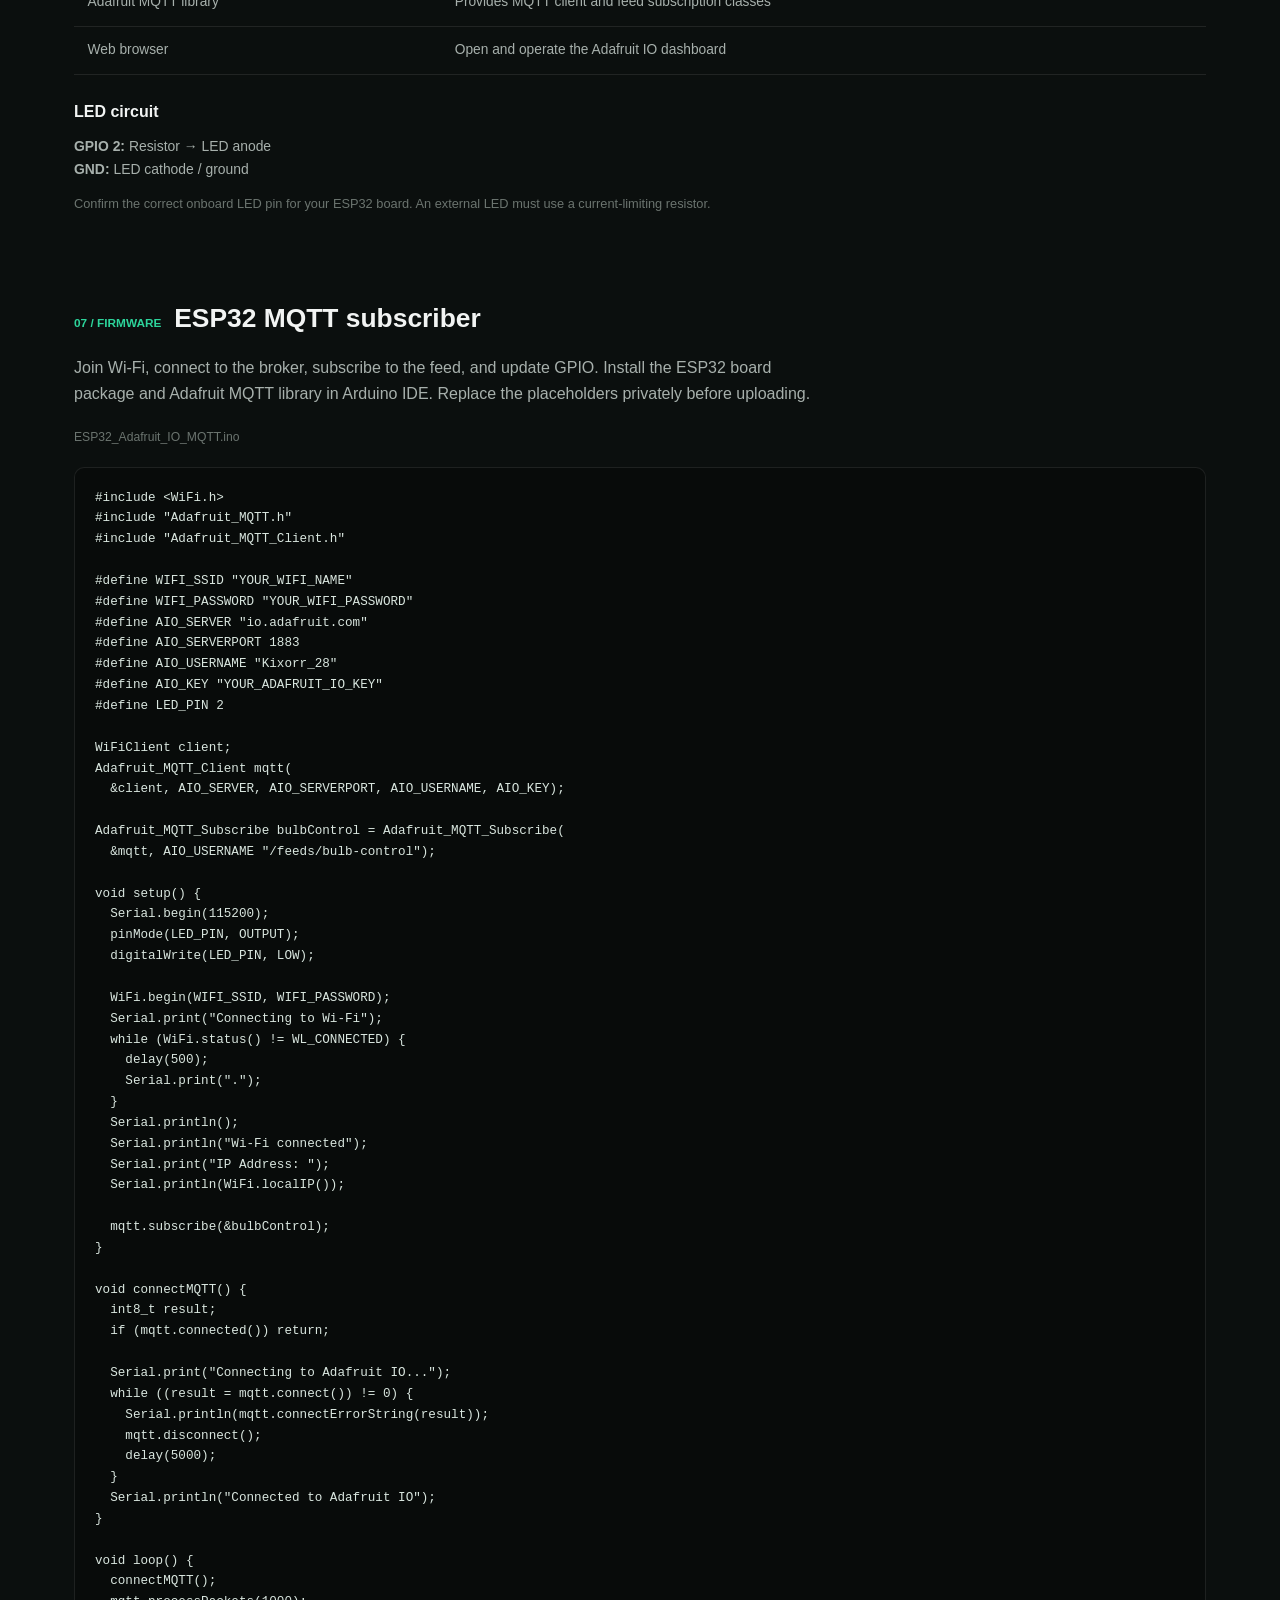
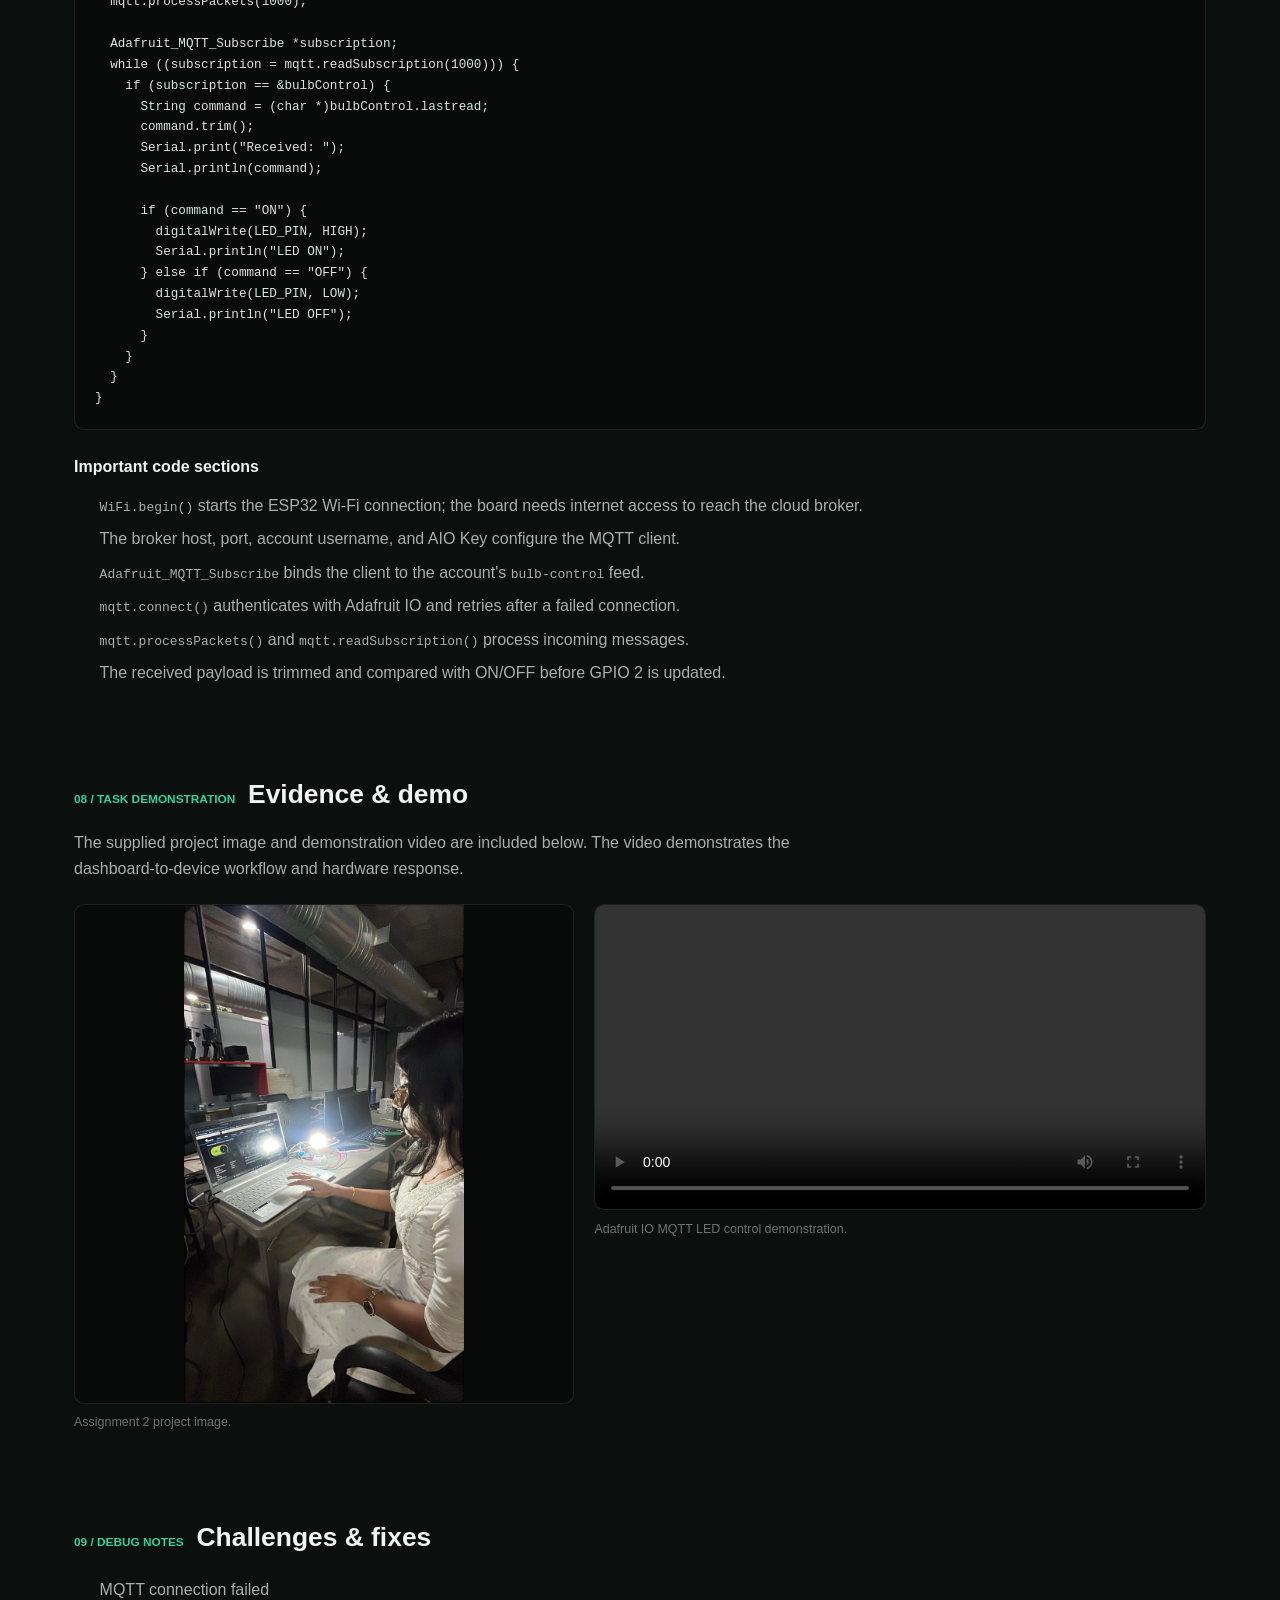
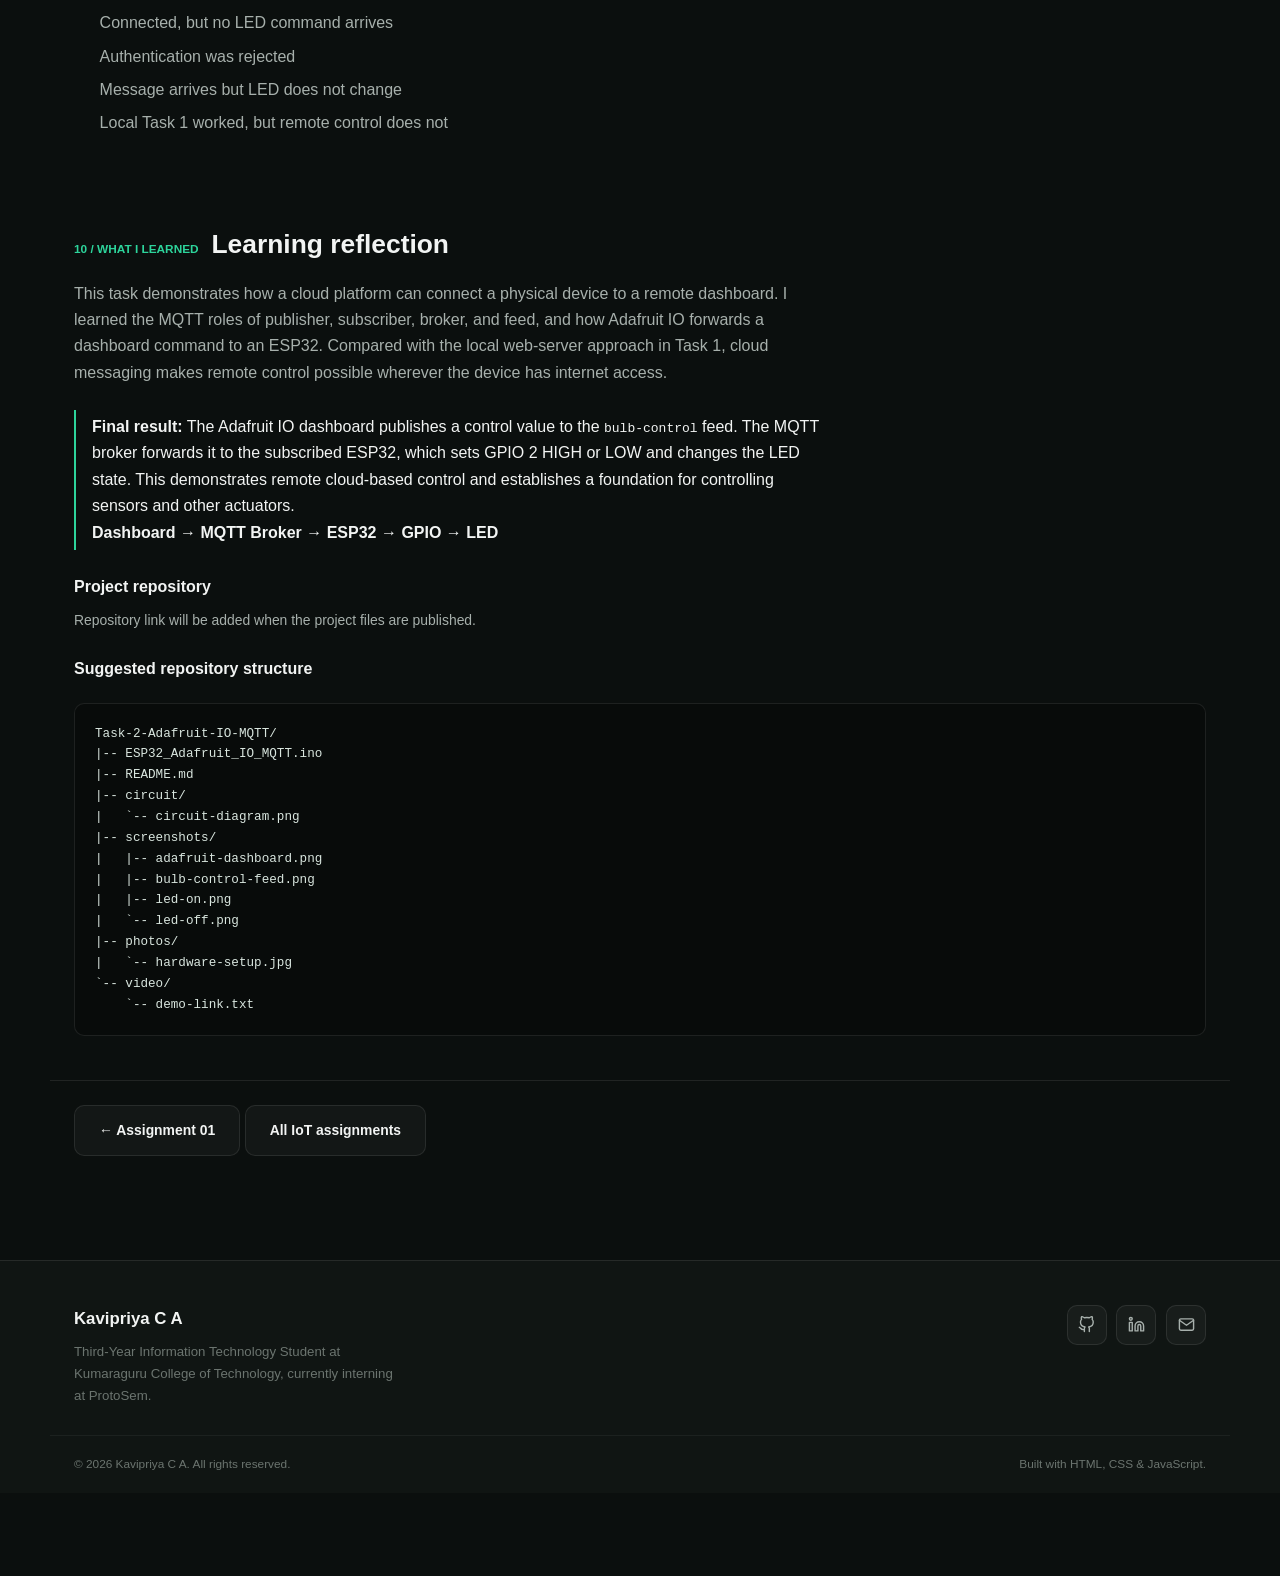
==== commit 419ec694: "new edit" ====
--- a/iot-task-2.html
+++ b/iot-task-2.html
@@ -269,21 +269,7 @@
           <figcaption>Adafruit IO MQTT LED control demonstration.</figcaption>
         </figure>
       </div>
-      <h3 class="iot-subheading">Dashboard screenshots to add</h3>
-      <ul class="iot-steps">
-        <li>Adafruit IO account/dashboard overview</li>
-        <li>The <code>bulb-control</code> feed</li>
-        <li>Dashboard with ON selected</li>
-        <li>Dashboard with OFF selected</li>
-        <li>Feed activity showing published values</li>
-      </ul>
-      <h3 class="iot-subheading">Capture in the demonstration video</h3>
-      <ul class="iot-steps">
-        <li>ESP32 powered on and connected to Wi-Fi</li>
-        <li>Adafruit IO dashboard and <code>bulb-control</code> feed</li>
-        <li>ON and OFF commands changing the physical LED</li>
-        <li>Serial Monitor showing received values</li>
-      </ul>
+     
     </section>
 
     <section class="iot-section" id="challenges">
